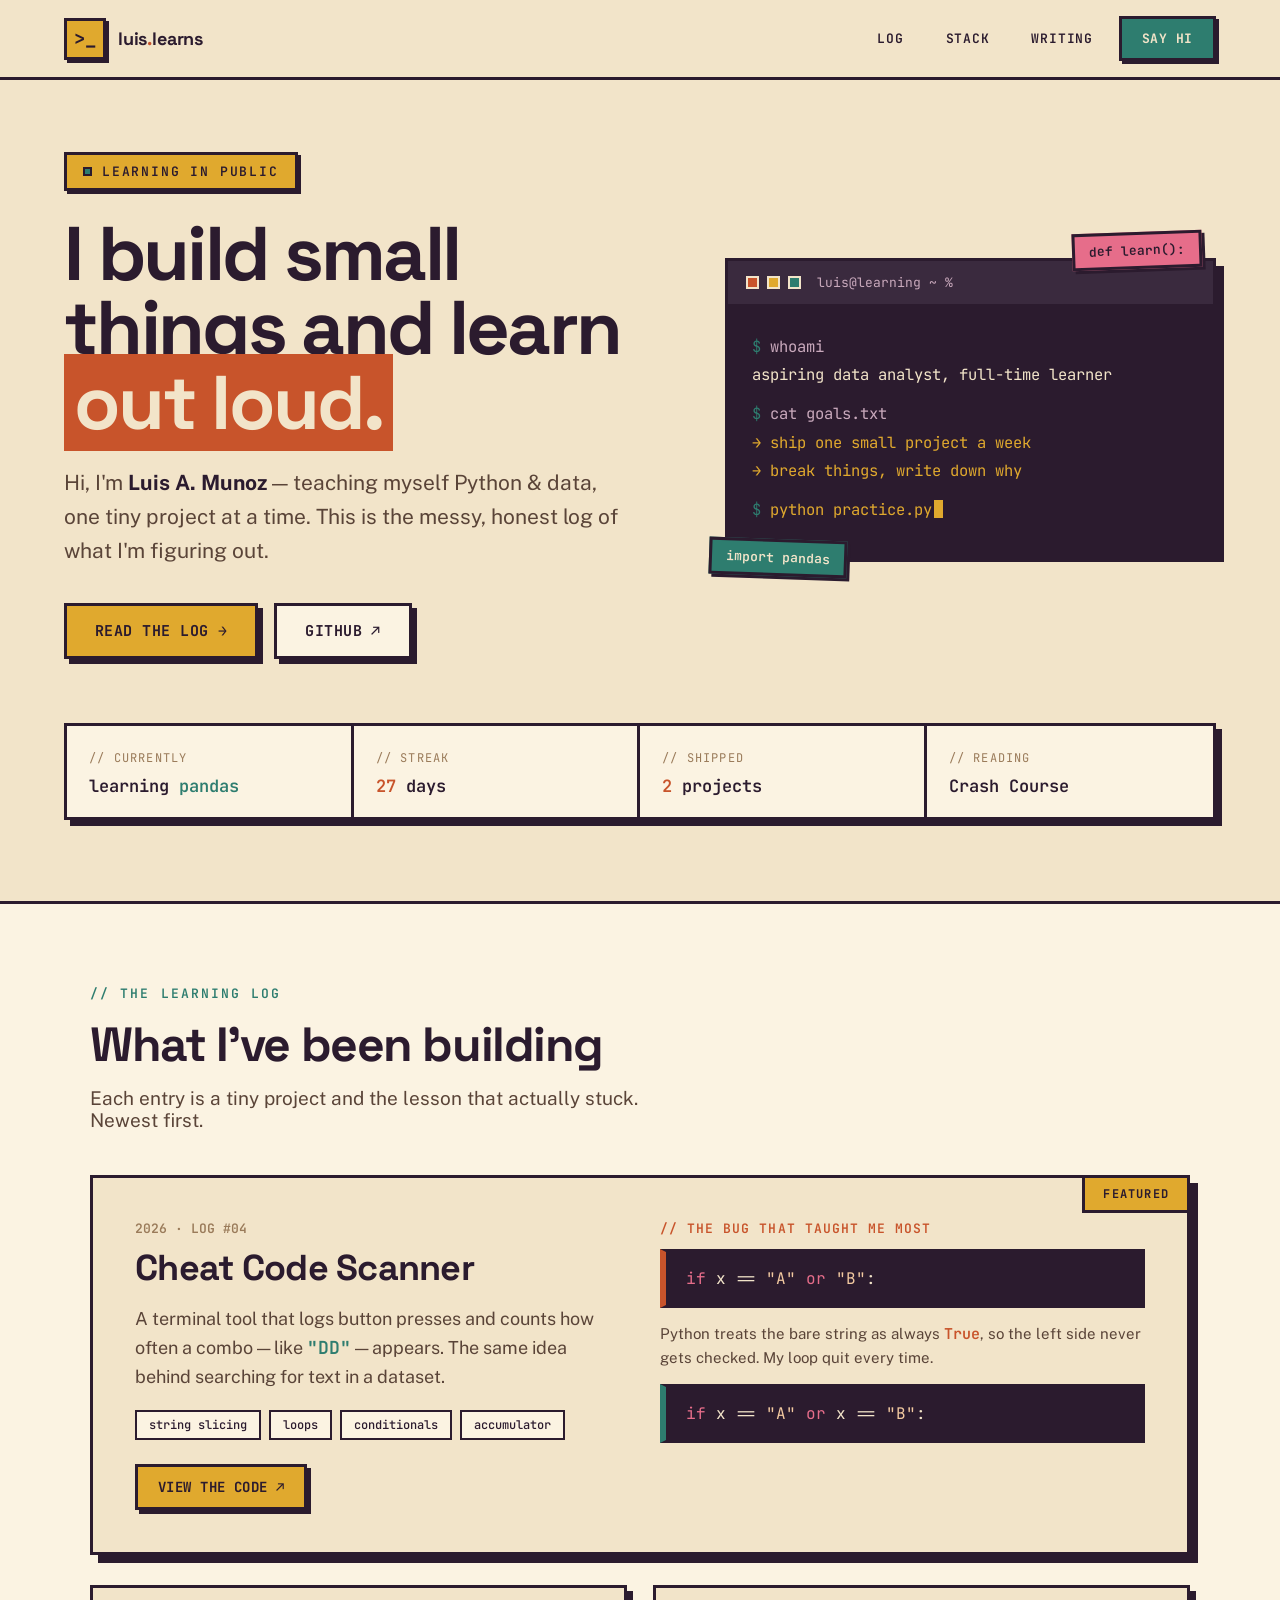
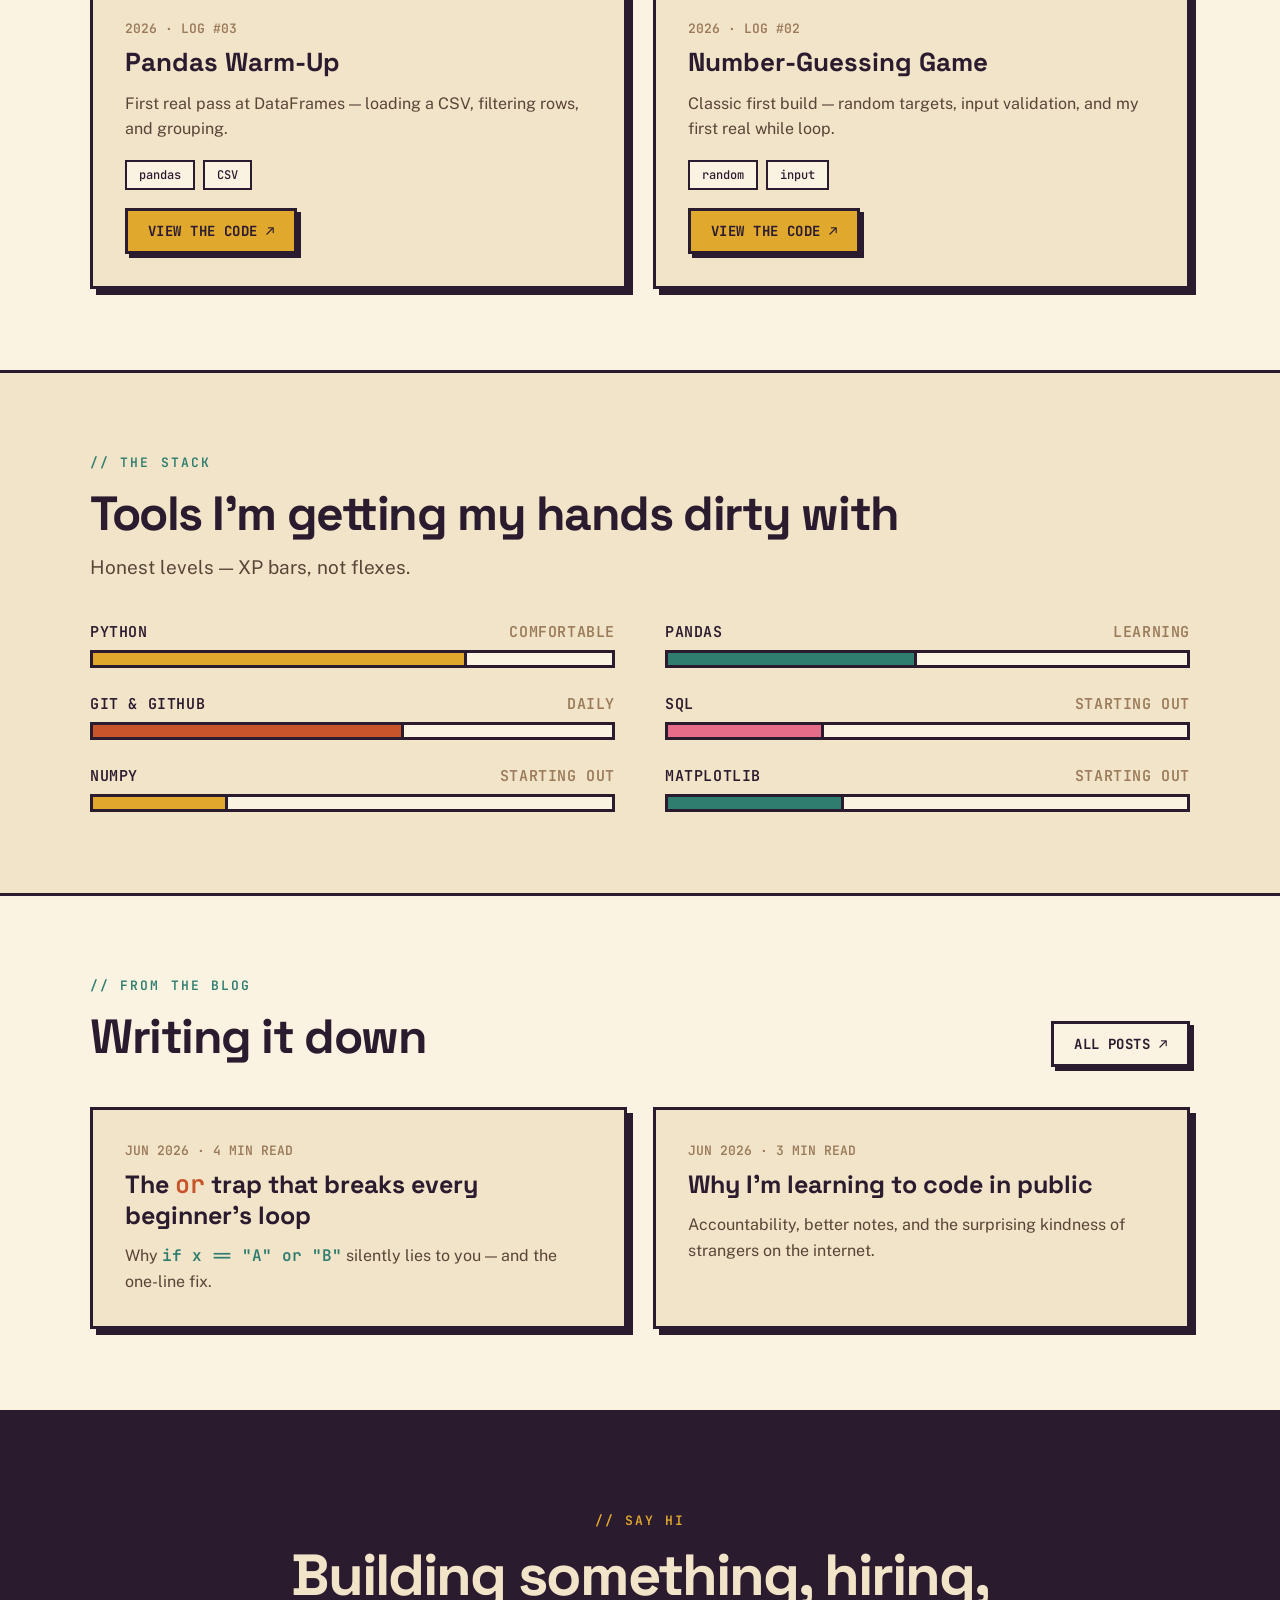
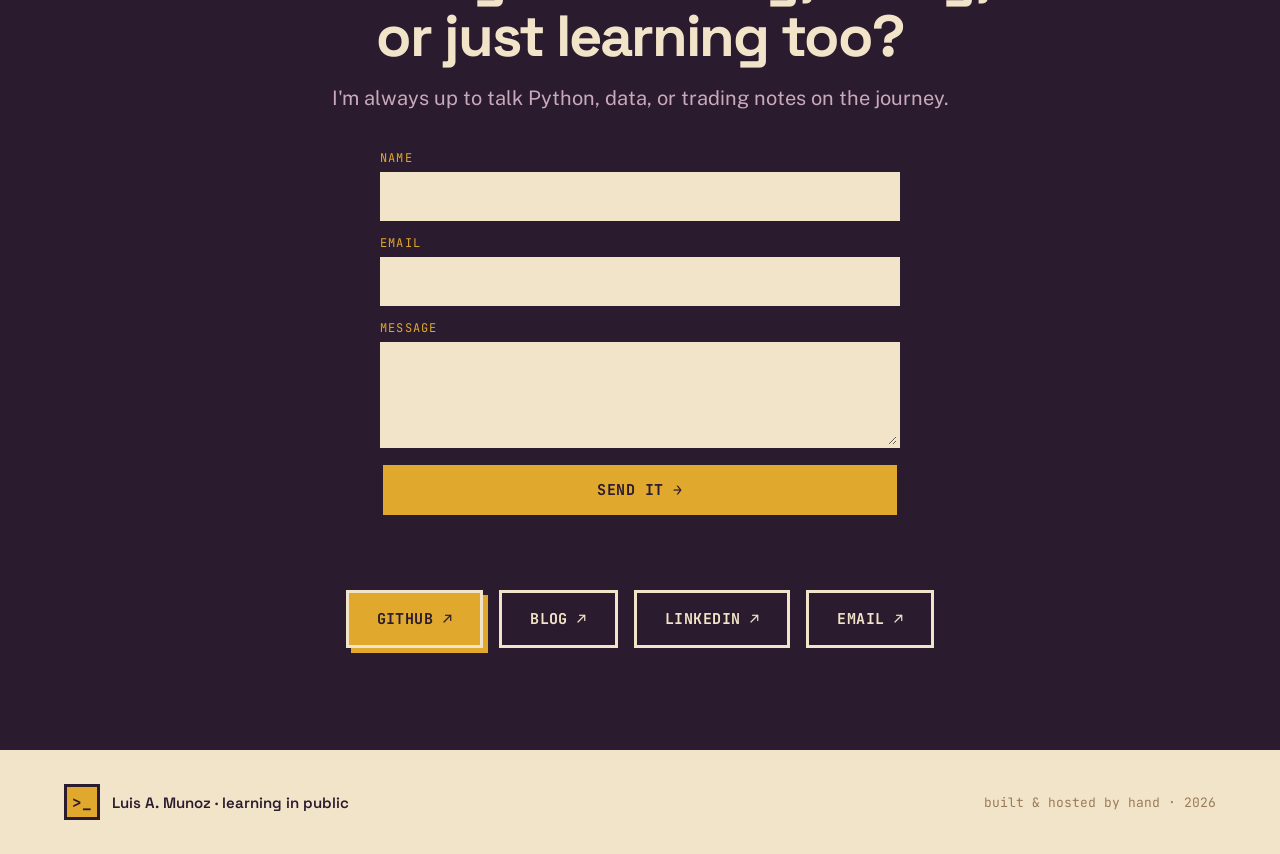
==== site/index.html @ 6b128934 "Add real GitHub/LinkedIn links and live GA measurement ID" ====
<!doctype html>
<html lang="en">
  <head>
    <meta charset="utf-8" />
    <meta name="viewport" content="width=device-width, initial-scale=1" />
    <title>Luis A. Munoz — Learning in Public</title>
    <meta
      name="description"
      content="Teaching myself Python & data, one tiny project at a time. The honest log of what I'm figuring out."
    />

    <!-- fonts (Google Fonts, by reference) -->
    <link rel="preconnect" href="https://fonts.googleapis.com" />
    <link rel="preconnect" href="https://fonts.gstatic.com" crossorigin />
    <link
      href="https://fonts.googleapis.com/css2?family=Space+Grotesk:wght@400;500;600;700&family=JetBrains+Mono:wght@400;500;600;700&family=Public+Sans:ital,wght@0,400;0,500;0,600;1,400&display=swap"
      rel="stylesheet"
    />

    <!-- the ONE stylesheet -->
    <link rel="stylesheet" href="./css/styles.css" />

    <!-- Google tag (gtag.js) -->
    <script
      async
      src="https://www.googletagmanager.com/gtag/js?id=G-M9YCFY8VNQ"
    ></script>
    <script>
      window.dataLayer = window.dataLayer || [];
      function gtag() {
        dataLayer.push(arguments);
      }
      gtag("js", new Date());
      gtag("config", "G-M9YCFY8VNQ");
    </script>
  </head>
  <body>
    <!-- ============ NAV ============ -->
    <nav class="nav">
      <a href="#top" class="nav__brand">
        <span class="nav__mark">&gt;_</span>
        <span class="nav__wordmark">luis<span class="dot">.</span>learns</span>
      </a>
      <div class="nav__links">
        <a href="#log" class="nav__link">log</a>
        <a href="#stack" class="nav__link">stack</a>
        <a href="#writing" class="nav__link">writing</a>
        <a href="#contact" class="nav__cta">say hi</a>
      </div>
    </nav>

    <!-- ============ HERO ============ -->
    <header id="top" class="hero">
      <div class="hero__grid">
        <div>
          <div class="badge">
            <span class="badge__dot"></span> learning in public
          </div>
          <h1 class="hero__title">
            I build small things and learn <span class="hl">out loud.</span>
          </h1>
          <p class="hero__sub">
            Hi, I'm <strong>Luis A. Munoz</strong> — teaching myself Python
            &amp; data, one tiny project at a time. This is the messy, honest
            log of what I'm figuring out.
          </p>
          <div class="hero__actions">
            <a href="#log" class="btn btn--gold">read the log →</a>
            <a
              href="https://github.com/DonLuisMunoz"
              target="_blank"
              rel="noopener"
              class="btn btn--paper"
              >github ↗</a
            >
          </div>
        </div>

        <div class="term">
          <div class="term__tag term__tag--a">def learn():</div>
          <div class="term__tag term__tag--b">import pandas</div>
          <div class="term__window">
            <div class="term__bar">
              <span class="term__dot term__dot--r"></span>
              <span class="term__dot term__dot--y"></span>
              <span class="term__dot term__dot--g"></span>
              <span class="term__path">luis@learning ~ %</span>
            </div>
            <div class="term__body">
              <div class="term__muted">
                <span class="term__prompt">$</span> whoami
              </div>
              <div class="term__out">
                aspiring data analyst, full-time learner
              </div>
              <div class="term__muted term__gap">
                <span class="term__prompt">$</span> cat goals.txt
              </div>
              <div class="term__goal">→ ship one small project a week</div>
              <div class="term__goal">→ break things, write down why</div>
              <div class="term__muted term__gap">
                <span class="term__prompt">$</span>
                <span data-type class="term__goal"></span
                ><span class="term__caret"></span>
              </div>
            </div>
          </div>
        </div>
      </div>

      <!-- currently strip -->
      <div class="strip">
        <div class="strip__cell">
          <span class="strip__label">// currently</span>
          <div class="strip__value">
            learning <span class="t-teal">pandas</span>
          </div>
        </div>
        <div class="strip__cell">
          <span class="strip__label">// streak</span>
          <div class="strip__value">
            <span data-streak class="t-accent">0</span> days
          </div>
        </div>
        <div class="strip__cell">
          <span class="strip__label">// shipped</span>
          <div class="strip__value">
            <span class="t-accent" data-shipped>4</span> projects
          </div>
        </div>
        <div class="strip__cell">
          <span class="strip__label">// reading</span>
          <div class="strip__value">Crash Course</div>
        </div>
      </div>
    </header>

    <!-- ============ LEARNING LOG ============ -->
    <section id="log" class="section section--paper">
      <div class="section__inner">
        <div data-reveal class="section__head">
          <div class="section-kicker">// the learning log</div>
          <h2 class="section-title">What I've been building</h2>
          <p class="section-lead">
            Each entry is a tiny project and the lesson that actually stuck.
            Newest first.
          </p>
        </div>

        <!-- featured entry (hand-curated highlight) -->
        <article data-reveal class="featured">
          <div class="featured__flag">FEATURED</div>
          <div class="featured__row">
            <div class="featured__col">
              <div class="card__meta">2026 · LOG #04</div>
              <h3 class="featured__title">Cheat Code Scanner</h3>
              <p class="featured__body">
                A terminal tool that logs button presses and counts how often a
                combo — like <span class="inline-code">"DD"</span> — appears.
                The same idea behind searching for text in a dataset.
              </p>
              <div class="tags">
                <span class="tag">string slicing</span>
                <span class="tag">loops</span>
                <span class="tag">conditionals</span>
                <span class="tag">accumulator</span>
              </div>
              <a
                href="https://github.com/DonLuisMunoz"
                target="_blank"
                rel="noopener"
                class="btn btn--gold btn--sm"
                style="margin-top: 24px"
                >view the code ↗</a
              >
            </div>
            <div class="featured__col">
              <div class="bug-label">// the bug that taught me most</div>
              <div class="code-block code-block--bad">
                <span class="syn-kw">if</span> x ==
                <span class="syn-str">"A"</span> <span class="syn-kw">or</span>
                <span class="syn-str">"B"</span>:
              </div>
              <p class="bug-note">
                Python treats the bare string as always
                <span class="inline-code" style="color: var(--accent)"
                  >True</span
                >, so the left side never gets checked. My loop quit every time.
              </p>
              <div class="code-block code-block--good">
                <span class="syn-kw">if</span> x ==
                <span class="syn-str">"A"</span>
                <span class="syn-kw">or</span> x ==
                <span class="syn-str">"B"</span>:
              </div>
            </div>
          </div>
        </article>

        <!-- data-driven project cards: rendered by js/main.js from data/projects.json -->
        <div id="project-list" data-reveal class="projects">
          <!-- cards injected here -->
        </div>
      </div>
    </section>

    <!-- ============ TECH STACK ============ -->
    <section id="stack" class="section section--cream">
      <div class="section__inner">
        <div data-reveal class="section__head">
          <div class="section-kicker">// the stack</div>
          <h2 class="section-title">Tools I'm getting my hands dirty with</h2>
          <p class="section-lead">Honest levels — XP bars, not flexes.</p>
        </div>
        <div data-reveal class="skills">
          <div>
            <div class="skill__head">
              <span>Python</span><span class="skill__level">comfortable</span>
            </div>
            <div class="skill__track">
              <div class="skill__fill fill--gold" style="width: 72%"></div>
            </div>
          </div>
          <div>
            <div class="skill__head">
              <span>pandas</span><span class="skill__level">learning</span>
            </div>
            <div class="skill__track">
              <div class="skill__fill fill--teal" style="width: 48%"></div>
            </div>
          </div>
          <div>
            <div class="skill__head">
              <span>Git &amp; GitHub</span
              ><span class="skill__level">daily</span>
            </div>
            <div class="skill__track">
              <div class="skill__fill fill--accent" style="width: 60%"></div>
            </div>
          </div>
          <div>
            <div class="skill__head">
              <span>SQL</span><span class="skill__level">starting out</span>
            </div>
            <div class="skill__track">
              <div class="skill__fill fill--pink" style="width: 30%"></div>
            </div>
          </div>
          <div>
            <div class="skill__head">
              <span>NumPy</span><span class="skill__level">starting out</span>
            </div>
            <div class="skill__track">
              <div class="skill__fill fill--gold" style="width: 26%"></div>
            </div>
          </div>
          <div>
            <div class="skill__head">
              <span>Matplotlib</span
              ><span class="skill__level">starting out</span>
            </div>
            <div class="skill__track">
              <div class="skill__fill fill--teal" style="width: 34%"></div>
            </div>
          </div>
        </div>
      </div>
    </section>

    <!-- ============ WRITING ============ -->
    <section id="writing" class="section section--paper">
      <div class="section__inner">
        <div data-reveal class="writing-head">
          <div>
            <div class="section-kicker">// from the blog</div>
            <h2 class="section-title">Writing it down</h2>
          </div>
          <a
            href="https://your-blog.com"
            target="_blank"
            rel="noopener"
            class="btn btn--paper btn--sm"
            >all posts ↗</a
          >
        </div>
        <div data-reveal class="projects">
          <a
            href="https://your-blog.com"
            target="_blank"
            rel="noopener"
            class="post"
          >
            <div class="card__meta">JUN 2026 · 4 MIN READ</div>
            <h3 class="post__title">
              The
              <span class="inline-code" style="color: var(--accent)">or</span>
              trap that breaks every beginner's loop
            </h3>
            <p class="post__body">
              Why <span class="inline-code">if x == "A" or "B"</span> silently
              lies to you — and the one-line fix.
            </p>
          </a>
          <a
            href="https://your-blog.com"
            target="_blank"
            rel="noopener"
            class="post"
          >
            <div class="card__meta">JUN 2026 · 3 MIN READ</div>
            <h3 class="post__title">Why I'm learning to code in public</h3>
            <p class="post__body">
              Accountability, better notes, and the surprising kindness of
              strangers on the internet.
            </p>
          </a>
        </div>
      </div>
    </section>

    <!-- ============ CONTACT ============ -->
    <section id="contact" class="contact">
      <div data-reveal class="contact__inner">
        <div class="contact__kicker">// say hi</div>
        <h2 class="contact__title">
          Building something, hiring, or just learning too?
        </h2>
        <p class="contact__sub">
          I'm always up to talk Python, data, or trading notes on the journey.
        </p>

        <!-- contact form posts to the API (see js/main.js + api/main.py) -->
        <form id="contact-form" class="contact__form" novalidate>
          <div class="field">
            <label for="cf-name">Name</label>
            <input id="cf-name" name="name" type="text" required />
          </div>
          <div class="field">
            <label for="cf-email">Email</label>
            <input id="cf-email" name="email" type="email" required />
          </div>
          <div class="field">
            <label for="cf-message">Message</label>
            <textarea
              id="cf-message"
              name="message"
              rows="4"
              required
            ></textarea>
          </div>
          <button type="submit" class="btn btn--gold">send it →</button>
          <div class="form-status" id="form-status" aria-live="polite"></div>
        </form>

        <div class="contact__links">
          <a
            href="https://github.com/DonLuisMunoz"
            target="_blank"
            rel="noopener"
            class="contact__btn contact__btn--gold"
            >GitHub ↗</a
          >
          <a
            href="https://your-blog.com"
            target="_blank"
            rel="noopener"
            class="contact__btn"
            >Blog ↗</a
          >
          <a
            href="https://www.linkedin.com/in/luisalfredomunoz/"
            target="_blank"
            rel="noopener"
            class="contact__btn"
            >LinkedIn ↗</a
          >
          <a href="mailto:lamunoz12@gmail.com" class="contact__btn">Email ↗</a>
        </div>
      </div>
    </section>

    <!-- ============ FOOTER ============ -->
    <footer class="footer">
      <div class="footer__brand">
        <span class="footer__mark">&gt;_</span>
        <span class="footer__name">Luis A. Munoz · learning in public</span>
      </div>
      <div class="footer__meta">built &amp; hosted by hand · 2026</div>
    </footer>

    <script src="./js/config.js"></script>
    <script src="./js/main.js"></script>
  </body>
</html>
---- site/css/styles.css ----
/* ============================================================
   Luis — Portfolio (Neo-Brutalist)
   Single entry point. The page links ONLY this file.
   It pulls in the shared design tokens, then the component
   styles below build on those tokens.
   ============================================================ */

@import "tokens/fonts.css";
@import "tokens/colors.css";
@import "tokens/typography.css";
@import "tokens/spacing.css";
@import "components.css";
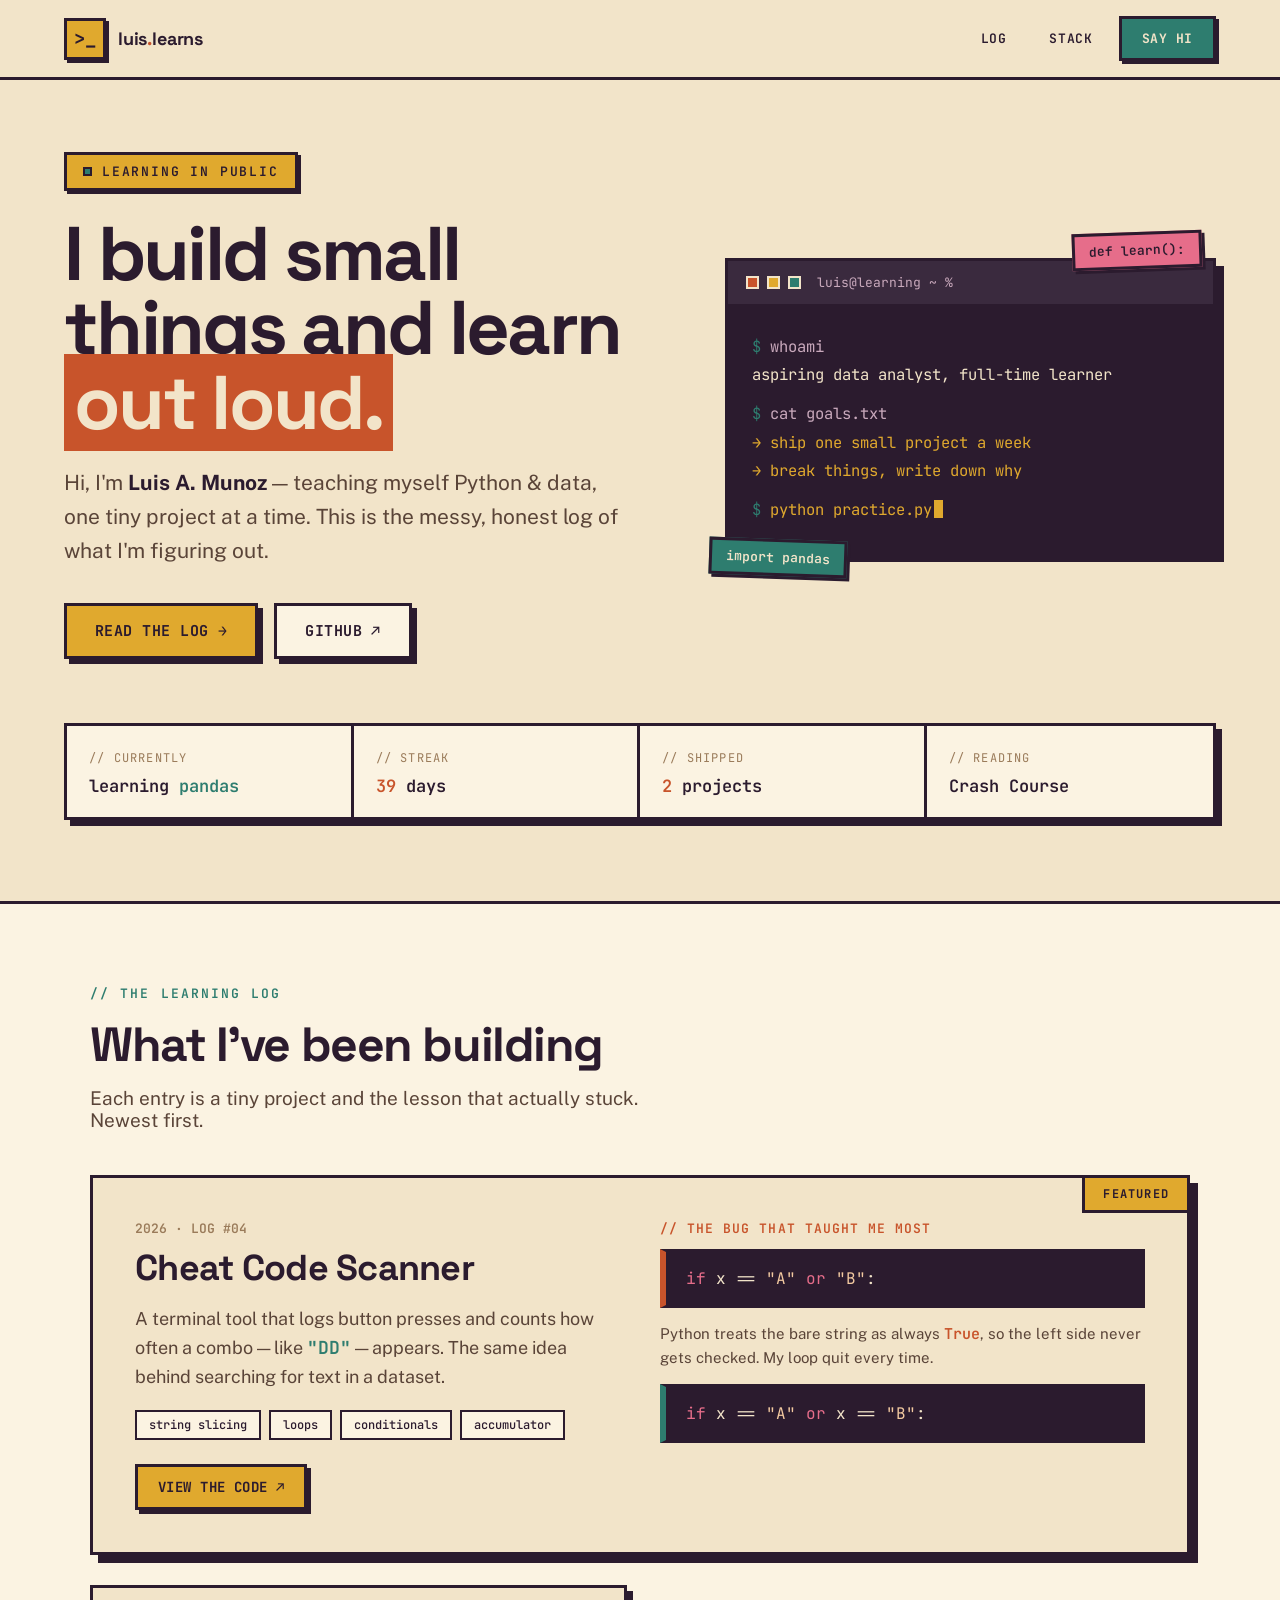
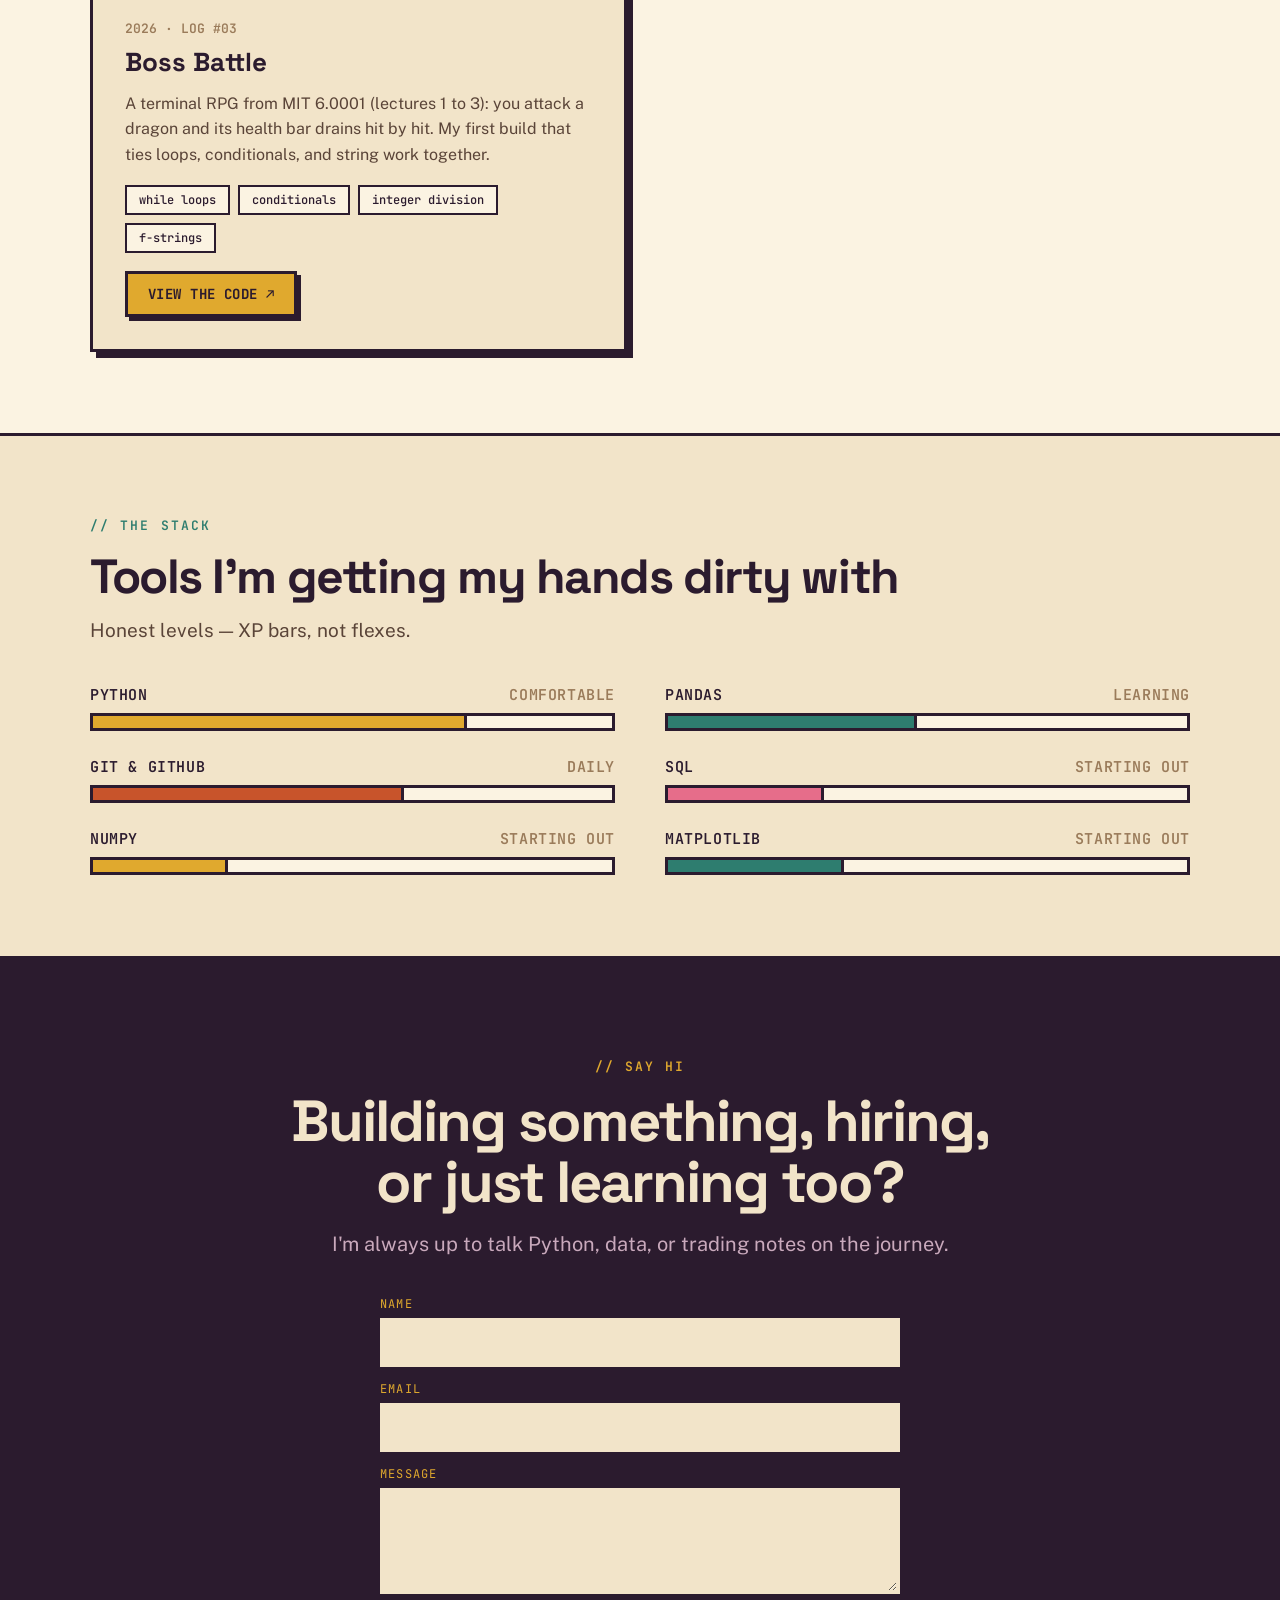
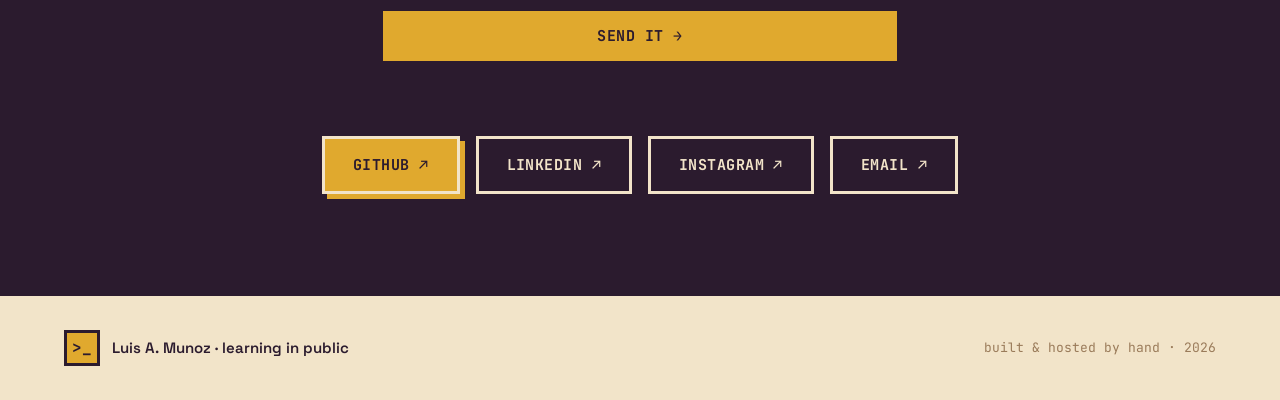
==== commit a8172b48: "Phase 1 site fixes: real projects, honest streak, hub links, working contact form" ====
--- a/site/index.html
+++ b/site/index.html
@@ -44,7 +44,7 @@
       <div class="nav__links">
         <a href="#log" class="nav__link">log</a>
         <a href="#stack" class="nav__link">stack</a>
-        <a href="#writing" class="nav__link">writing</a>
+        <!-- <a href="#writing" class="nav__link">writing</a> hidden until real blog (Phase 4) -->
         <a href="#contact" class="nav__cta">say hi</a>
       </div>
     </nav>
@@ -125,7 +125,7 @@
         <div class="strip__cell">
           <span class="strip__label">// shipped</span>
           <div class="strip__value">
-            <span class="t-accent" data-shipped>4</span> projects
+            <span class="t-accent" data-shipped>2</span> projects
           </div>
         </div>
         <div class="strip__cell">
@@ -166,7 +166,7 @@
                 <span class="tag">accumulator</span>
               </div>
               <a
-                href="https://github.com/DonLuisMunoz"
+                href="https://github.com/DonLuisMunoz/Cheat_Code_Scanner"
                 target="_blank"
                 rel="noopener"
                 class="btn btn--gold btn--sm"
@@ -267,7 +267,7 @@
       </div>
     </section>
 
-    <!-- ============ WRITING ============ -->
+    <!-- ============ WRITING (hidden until the real blog exists — see docs/BACKLOG.md Phase 4) ============
     <section id="writing" class="section section--paper">
       <div class="section__inner">
         <div data-reveal class="writing-head">
@@ -317,6 +317,7 @@
         </div>
       </div>
     </section>
+    ============ end hidden WRITING ============ -->
 
     <!-- ============ CONTACT ============ -->
     <section id="contact" class="contact">
@@ -360,6 +361,7 @@
             class="contact__btn contact__btn--gold"
             >GitHub ↗</a
           >
+          <!-- Blog link hidden until the real blog exists (Phase 4)
           <a
             href="https://your-blog.com"
             target="_blank"
@@ -367,12 +369,20 @@
             class="contact__btn"
             >Blog ↗</a
           >
+          -->
           <a
             href="https://www.linkedin.com/in/luisalfredomunoz/"
             target="_blank"
             rel="noopener"
             class="contact__btn"
             >LinkedIn ↗</a
+          >
+          <a
+            href="https://instagram.com/donluismunoz"
+            target="_blank"
+            rel="noopener"
+            class="contact__btn"
+            >Instagram ↗</a
           >
           <a href="mailto:lamunoz12@gmail.com" class="contact__btn">Email ↗</a>
         </div>
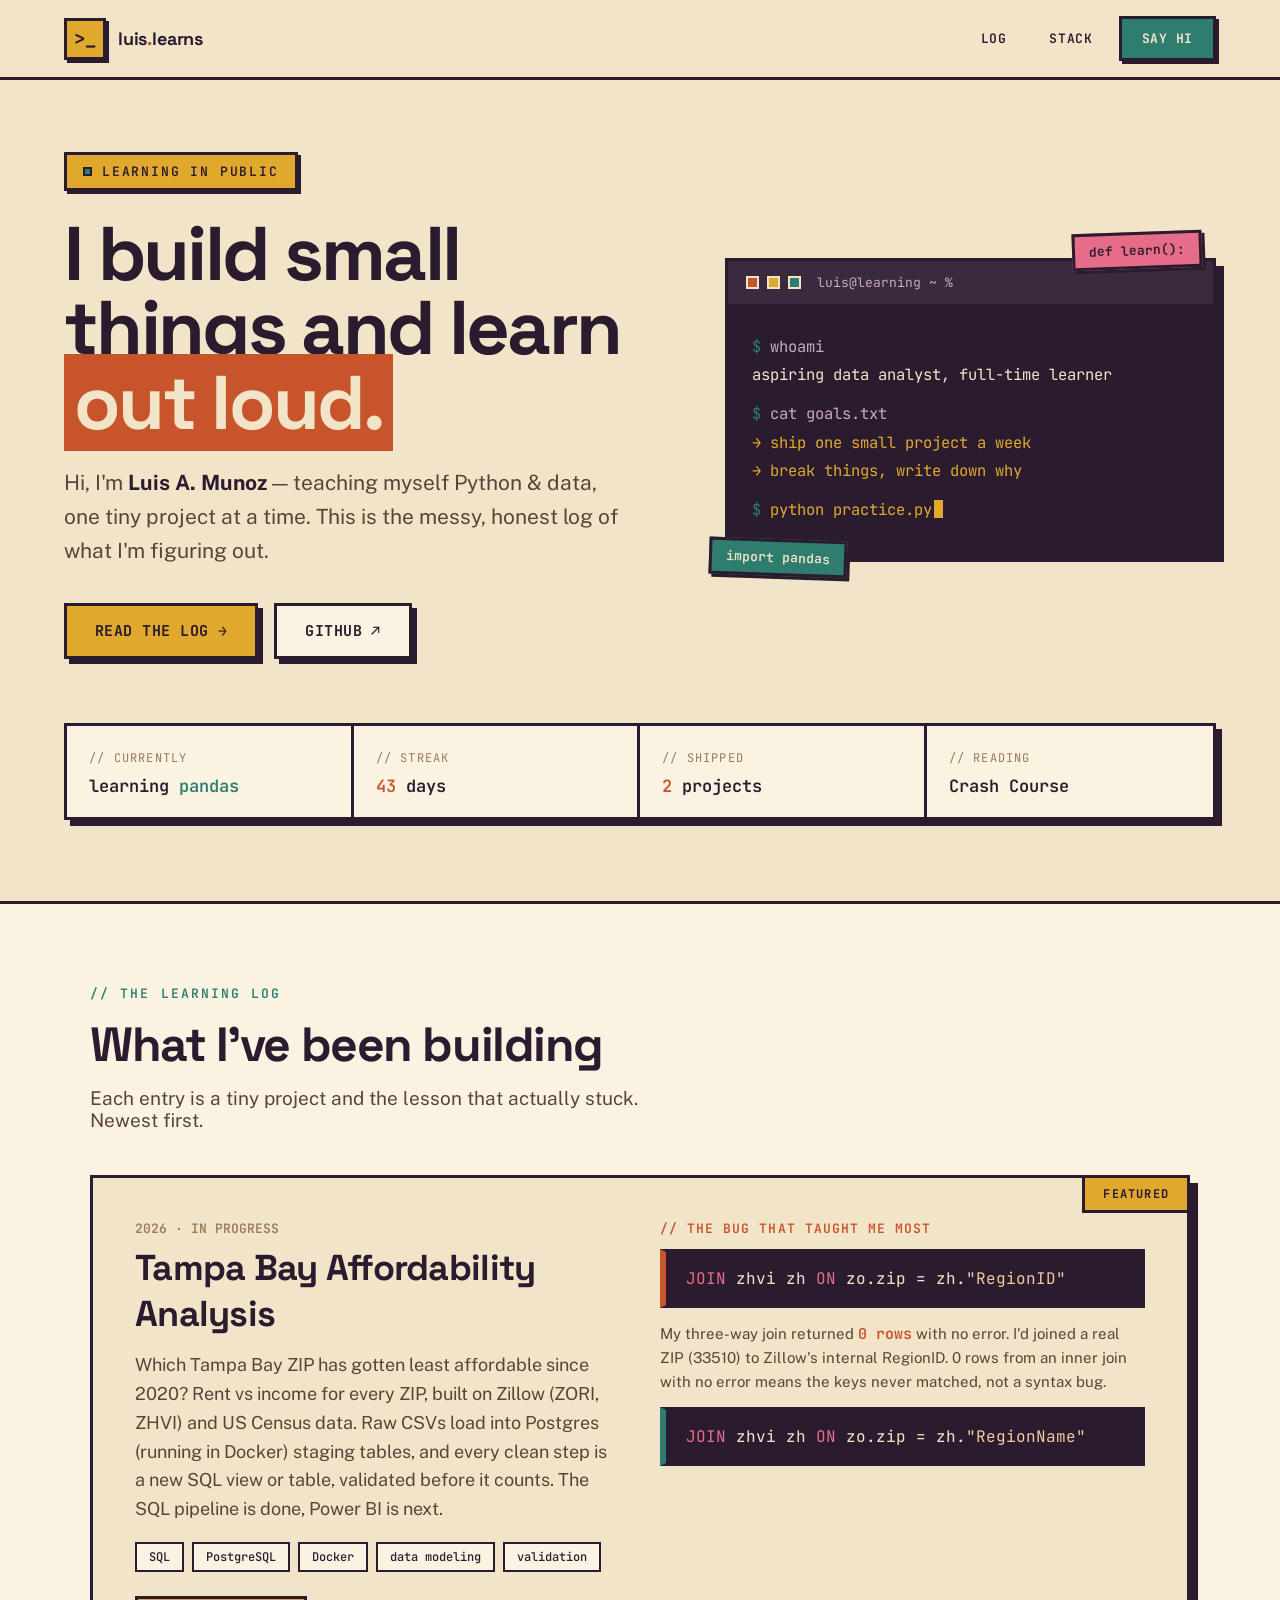
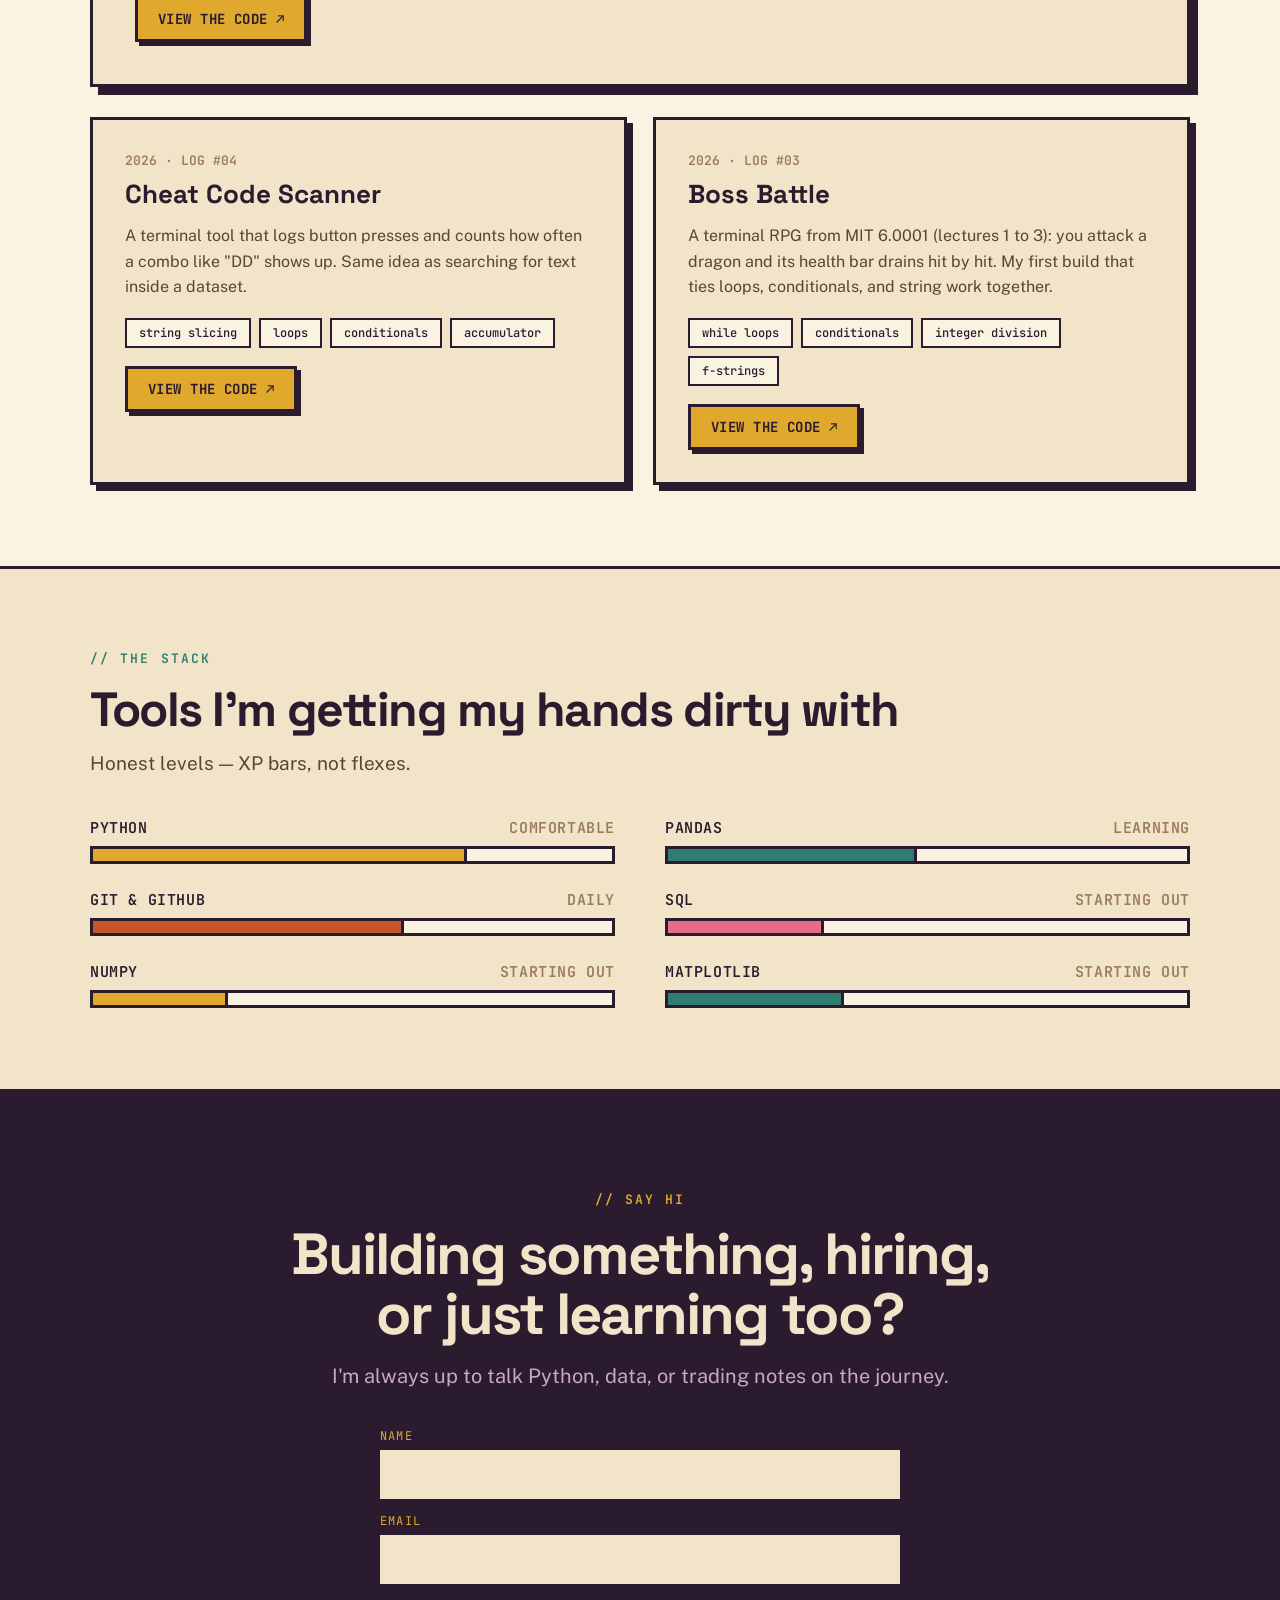
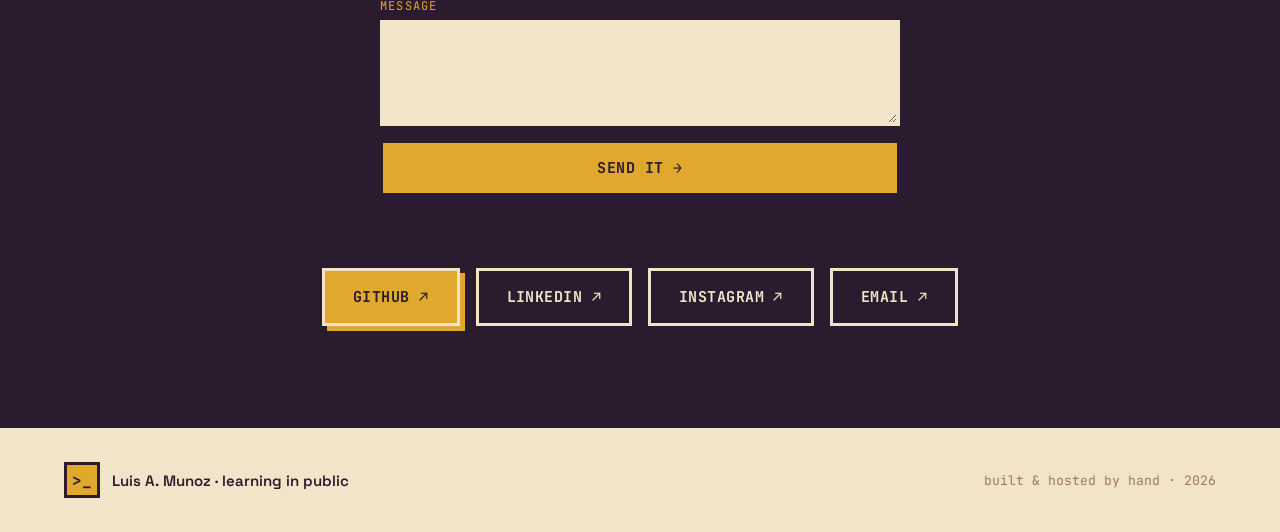
==== commit 09d55fad: "Phase 2: feature Tampa affordability analysis as flagship project" ====
--- a/site/index.html
+++ b/site/index.html
@@ -152,21 +152,25 @@
           <div class="featured__flag">FEATURED</div>
           <div class="featured__row">
             <div class="featured__col">
-              <div class="card__meta">2026 · LOG #04</div>
-              <h3 class="featured__title">Cheat Code Scanner</h3>
+              <div class="card__meta">2026 · IN PROGRESS</div>
+              <h3 class="featured__title">Tampa Bay Affordability Analysis</h3>
               <p class="featured__body">
-                A terminal tool that logs button presses and counts how often a
-                combo — like <span class="inline-code">"DD"</span> — appears.
-                The same idea behind searching for text in a dataset.
+                Which Tampa Bay ZIP has gotten least affordable since 2020? Rent
+                vs income for every ZIP, built on Zillow (ZORI, ZHVI) and US
+                Census data. Raw CSVs load into Postgres (running in Docker)
+                staging tables, and every clean step is a new SQL view or table,
+                validated before it counts. The SQL pipeline is done, Power BI
+                is next.
               </p>
               <div class="tags">
-                <span class="tag">string slicing</span>
-                <span class="tag">loops</span>
-                <span class="tag">conditionals</span>
-                <span class="tag">accumulator</span>
+                <span class="tag">SQL</span>
+                <span class="tag">PostgreSQL</span>
+                <span class="tag">Docker</span>
+                <span class="tag">data modeling</span>
+                <span class="tag">validation</span>
               </div>
               <a
-                href="https://github.com/DonLuisMunoz/Cheat_Code_Scanner"
+                href="https://github.com/DonLuisMunoz/tampa-affordability-analysis"
                 target="_blank"
                 rel="noopener"
                 class="btn btn--gold btn--sm"
@@ -177,21 +181,23 @@
             <div class="featured__col">
               <div class="bug-label">// the bug that taught me most</div>
               <div class="code-block code-block--bad">
-                <span class="syn-kw">if</span> x ==
-                <span class="syn-str">"A"</span> <span class="syn-kw">or</span>
-                <span class="syn-str">"B"</span>:
+                <span class="syn-kw">JOIN</span> zhvi zh
+                <span class="syn-kw">ON</span> zo.zip =
+                zh.<span class="syn-str">"RegionID"</span>
               </div>
               <p class="bug-note">
-                Python treats the bare string as always
+                My three-way join returned
                 <span class="inline-code" style="color: var(--accent)"
-                  >True</span
-                >, so the left side never gets checked. My loop quit every time.
+                  >0 rows</span
+                >
+                with no error. I'd joined a real ZIP (33510) to Zillow's
+                internal RegionID. 0 rows from an inner join with no error means
+                the keys never matched, not a syntax bug.
               </p>
               <div class="code-block code-block--good">
-                <span class="syn-kw">if</span> x ==
-                <span class="syn-str">"A"</span>
-                <span class="syn-kw">or</span> x ==
-                <span class="syn-str">"B"</span>:
+                <span class="syn-kw">JOIN</span> zhvi zh
+                <span class="syn-kw">ON</span> zo.zip =
+                zh.<span class="syn-str">"RegionName"</span>
               </div>
             </div>
           </div>
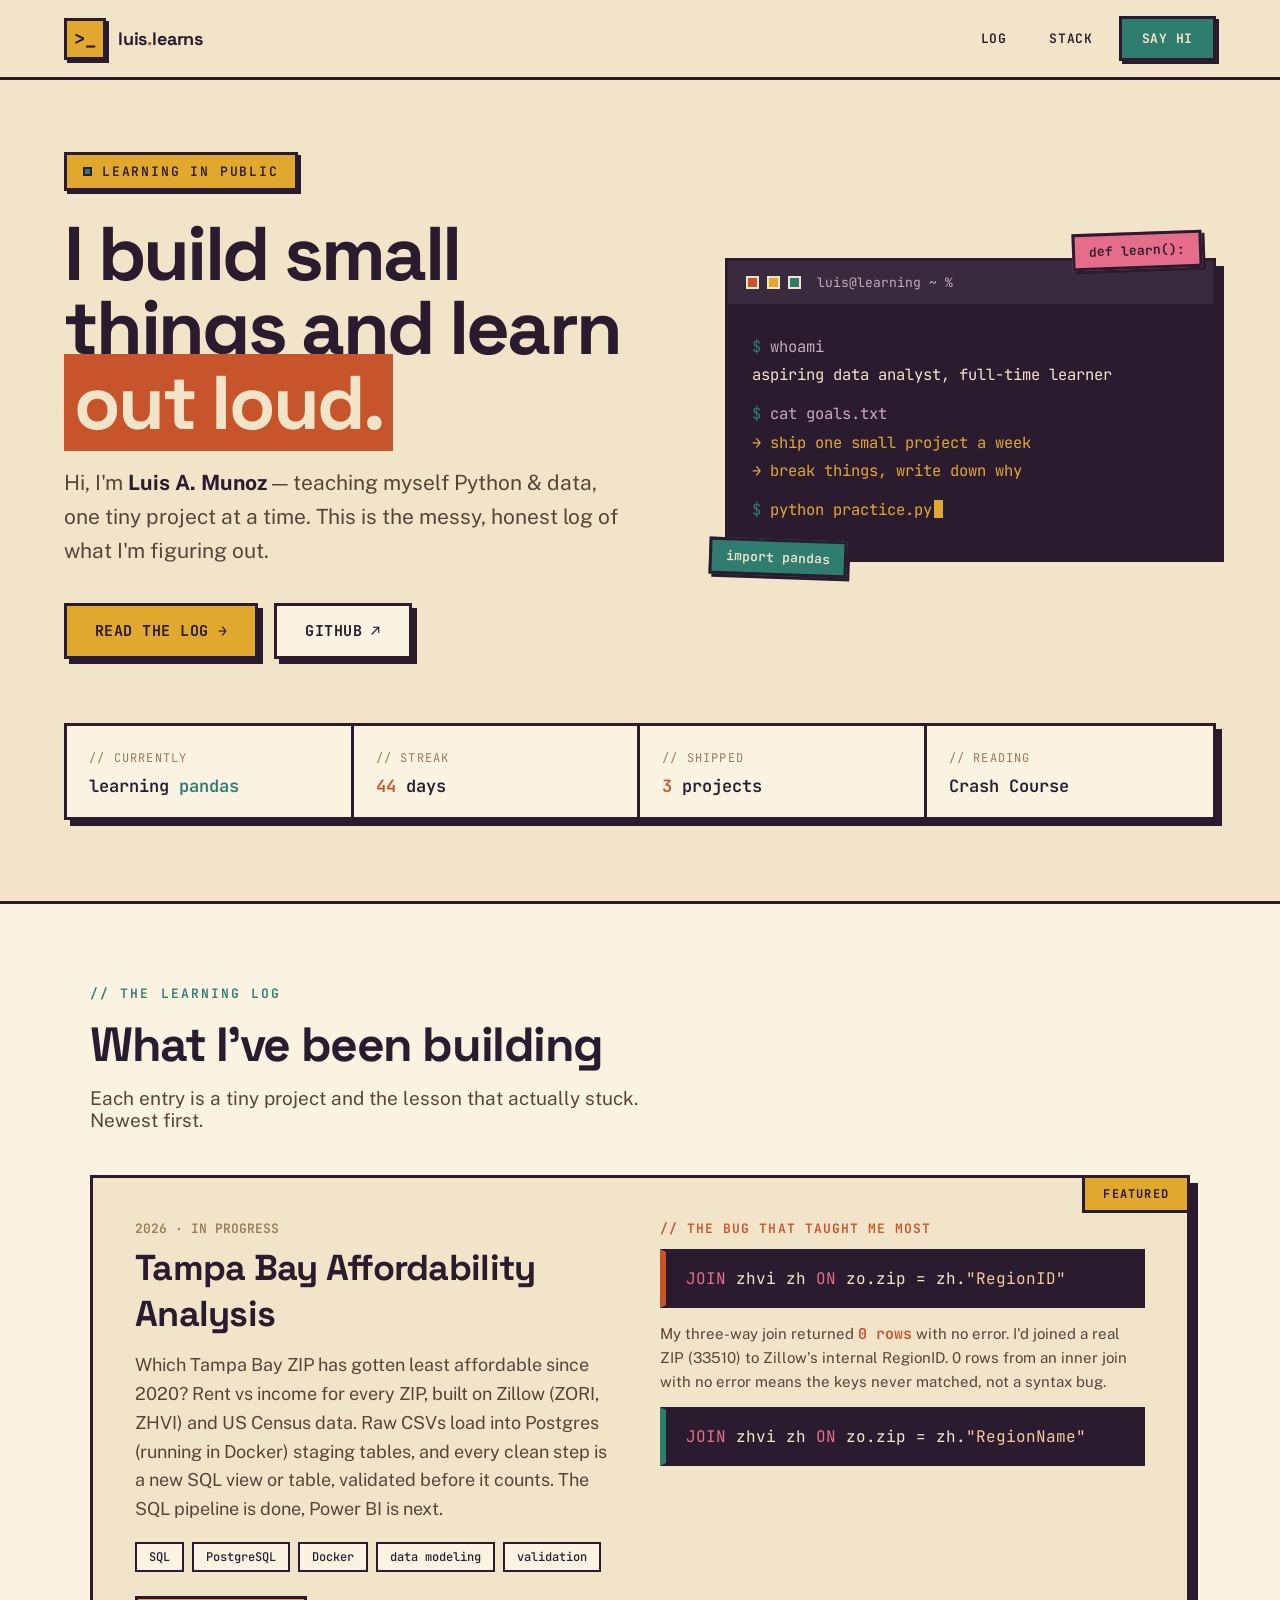
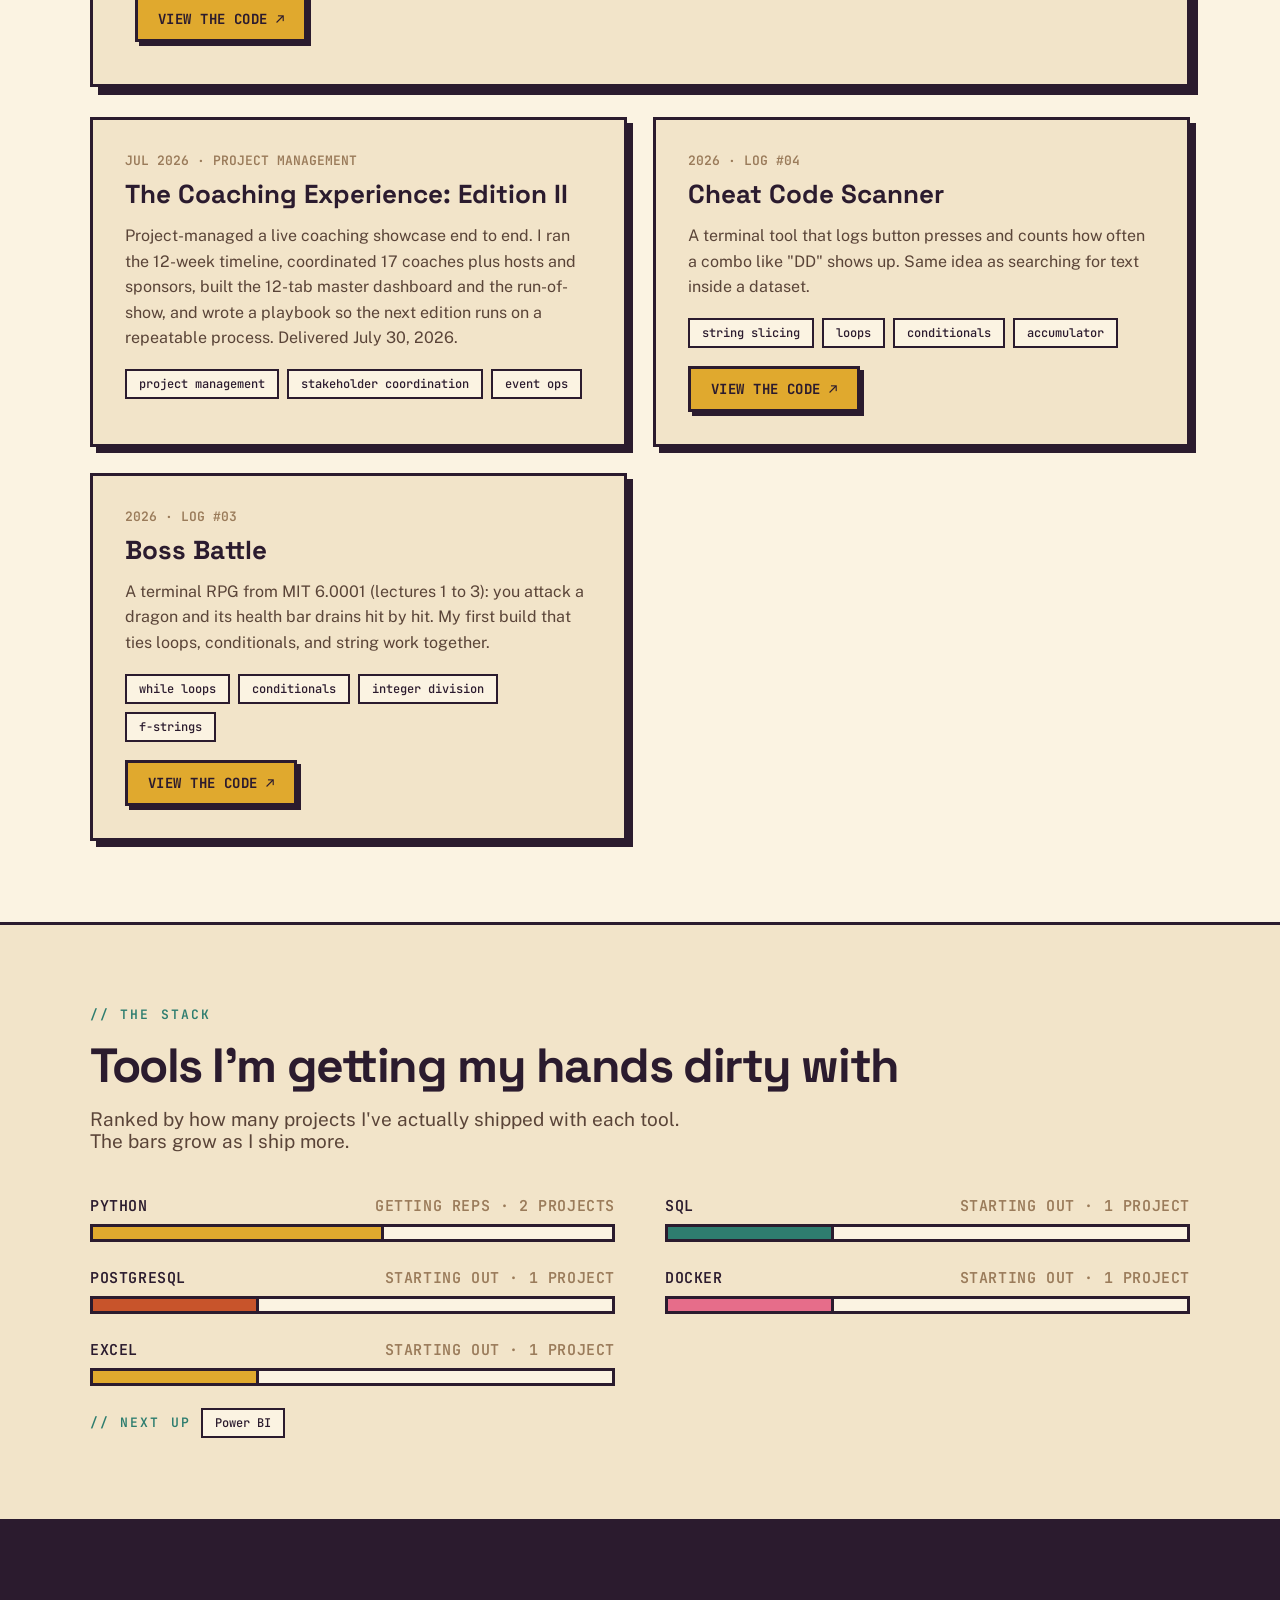
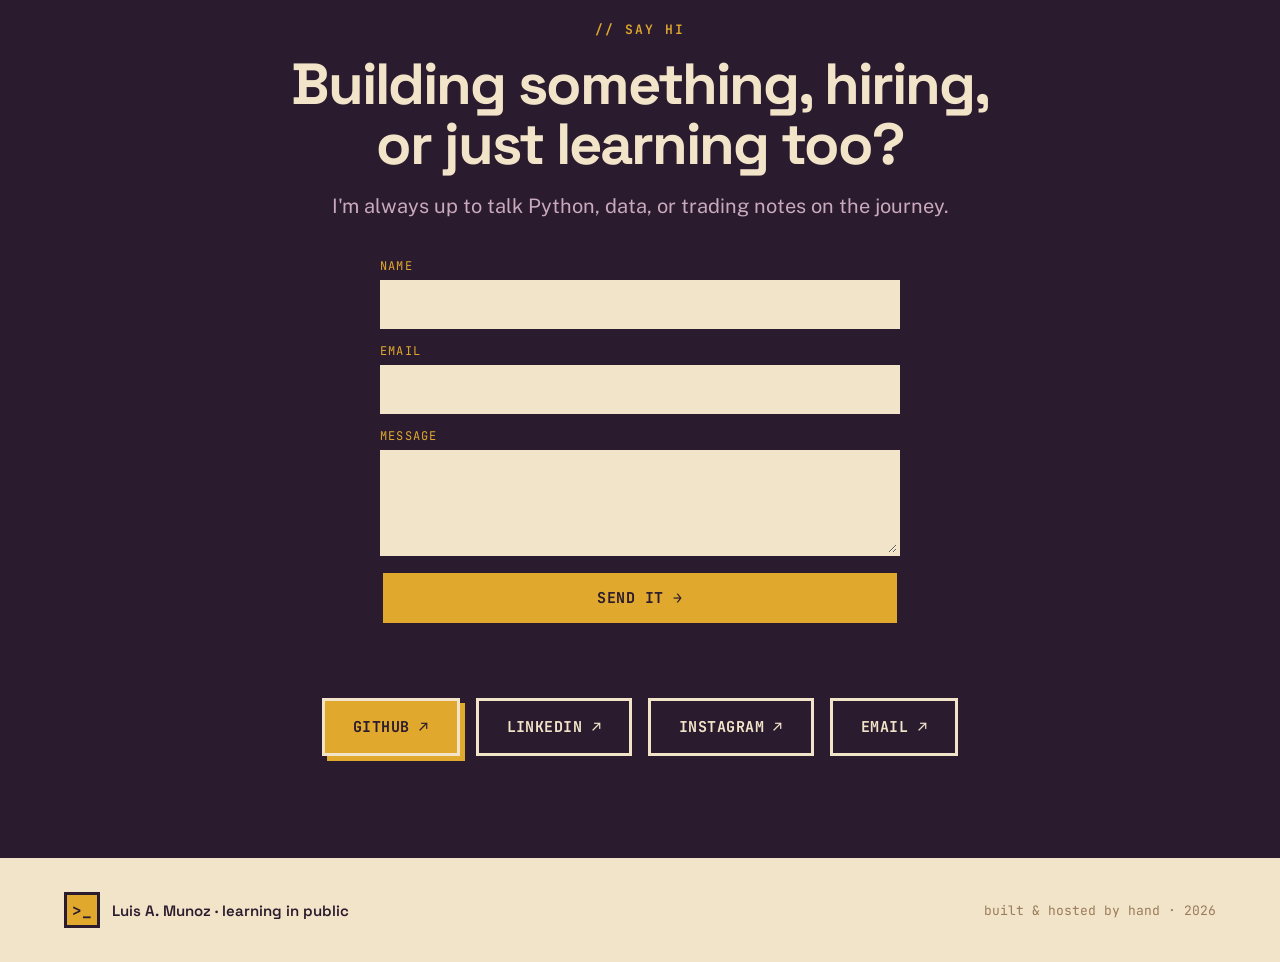
==== commit 0d6c5c39: "Phase 2: tag-driven stack (XP by reps) + TCE project management entry" ====
--- a/site/index.html
+++ b/site/index.html
@@ -125,7 +125,7 @@
         <div class="strip__cell">
           <span class="strip__label">// shipped</span>
           <div class="strip__value">
-            <span class="t-accent" data-shipped>2</span> projects
+            <span class="t-accent" data-shipped>3</span> projects
           </div>
         </div>
         <div class="strip__cell">
@@ -147,8 +147,8 @@
           </p>
         </div>
 
-        <!-- featured entry (hand-curated highlight) -->
-        <article data-reveal class="featured">
+        <!-- featured entry (hand-curated highlight). data-tools feeds the stack tally. -->
+        <article data-reveal class="featured" data-tools="SQL,PostgreSQL,Docker">
           <div class="featured__flag">FEATURED</div>
           <div class="featured__row">
             <div class="featured__col">
@@ -216,60 +216,14 @@
         <div data-reveal class="section__head">
           <div class="section-kicker">// the stack</div>
           <h2 class="section-title">Tools I'm getting my hands dirty with</h2>
-          <p class="section-lead">Honest levels — XP bars, not flexes.</p>
-        </div>
-        <div data-reveal class="skills">
-          <div>
-            <div class="skill__head">
-              <span>Python</span><span class="skill__level">comfortable</span>
-            </div>
-            <div class="skill__track">
-              <div class="skill__fill fill--gold" style="width: 72%"></div>
-            </div>
-          </div>
-          <div>
-            <div class="skill__head">
-              <span>pandas</span><span class="skill__level">learning</span>
-            </div>
-            <div class="skill__track">
-              <div class="skill__fill fill--teal" style="width: 48%"></div>
-            </div>
-          </div>
-          <div>
-            <div class="skill__head">
-              <span>Git &amp; GitHub</span
-              ><span class="skill__level">daily</span>
-            </div>
-            <div class="skill__track">
-              <div class="skill__fill fill--accent" style="width: 60%"></div>
-            </div>
-          </div>
-          <div>
-            <div class="skill__head">
-              <span>SQL</span><span class="skill__level">starting out</span>
-            </div>
-            <div class="skill__track">
-              <div class="skill__fill fill--pink" style="width: 30%"></div>
-            </div>
-          </div>
-          <div>
-            <div class="skill__head">
-              <span>NumPy</span><span class="skill__level">starting out</span>
-            </div>
-            <div class="skill__track">
-              <div class="skill__fill fill--gold" style="width: 26%"></div>
-            </div>
-          </div>
-          <div>
-            <div class="skill__head">
-              <span>Matplotlib</span
-              ><span class="skill__level">starting out</span>
-            </div>
-            <div class="skill__track">
-              <div class="skill__fill fill--teal" style="width: 34%"></div>
-            </div>
-          </div>
-        </div>
+          <p class="section-lead">
+            Ranked by how many projects I've actually shipped with each tool.
+            The bars grow as I ship more.
+          </p>
+        </div>
+        <!-- bars are computed by js/main.js from each project's tools, ranked by reps -->
+        <div data-reveal class="skills" data-stack></div>
+        <div data-reveal class="stack-next" data-stack-next></div>
       </div>
     </section>
 
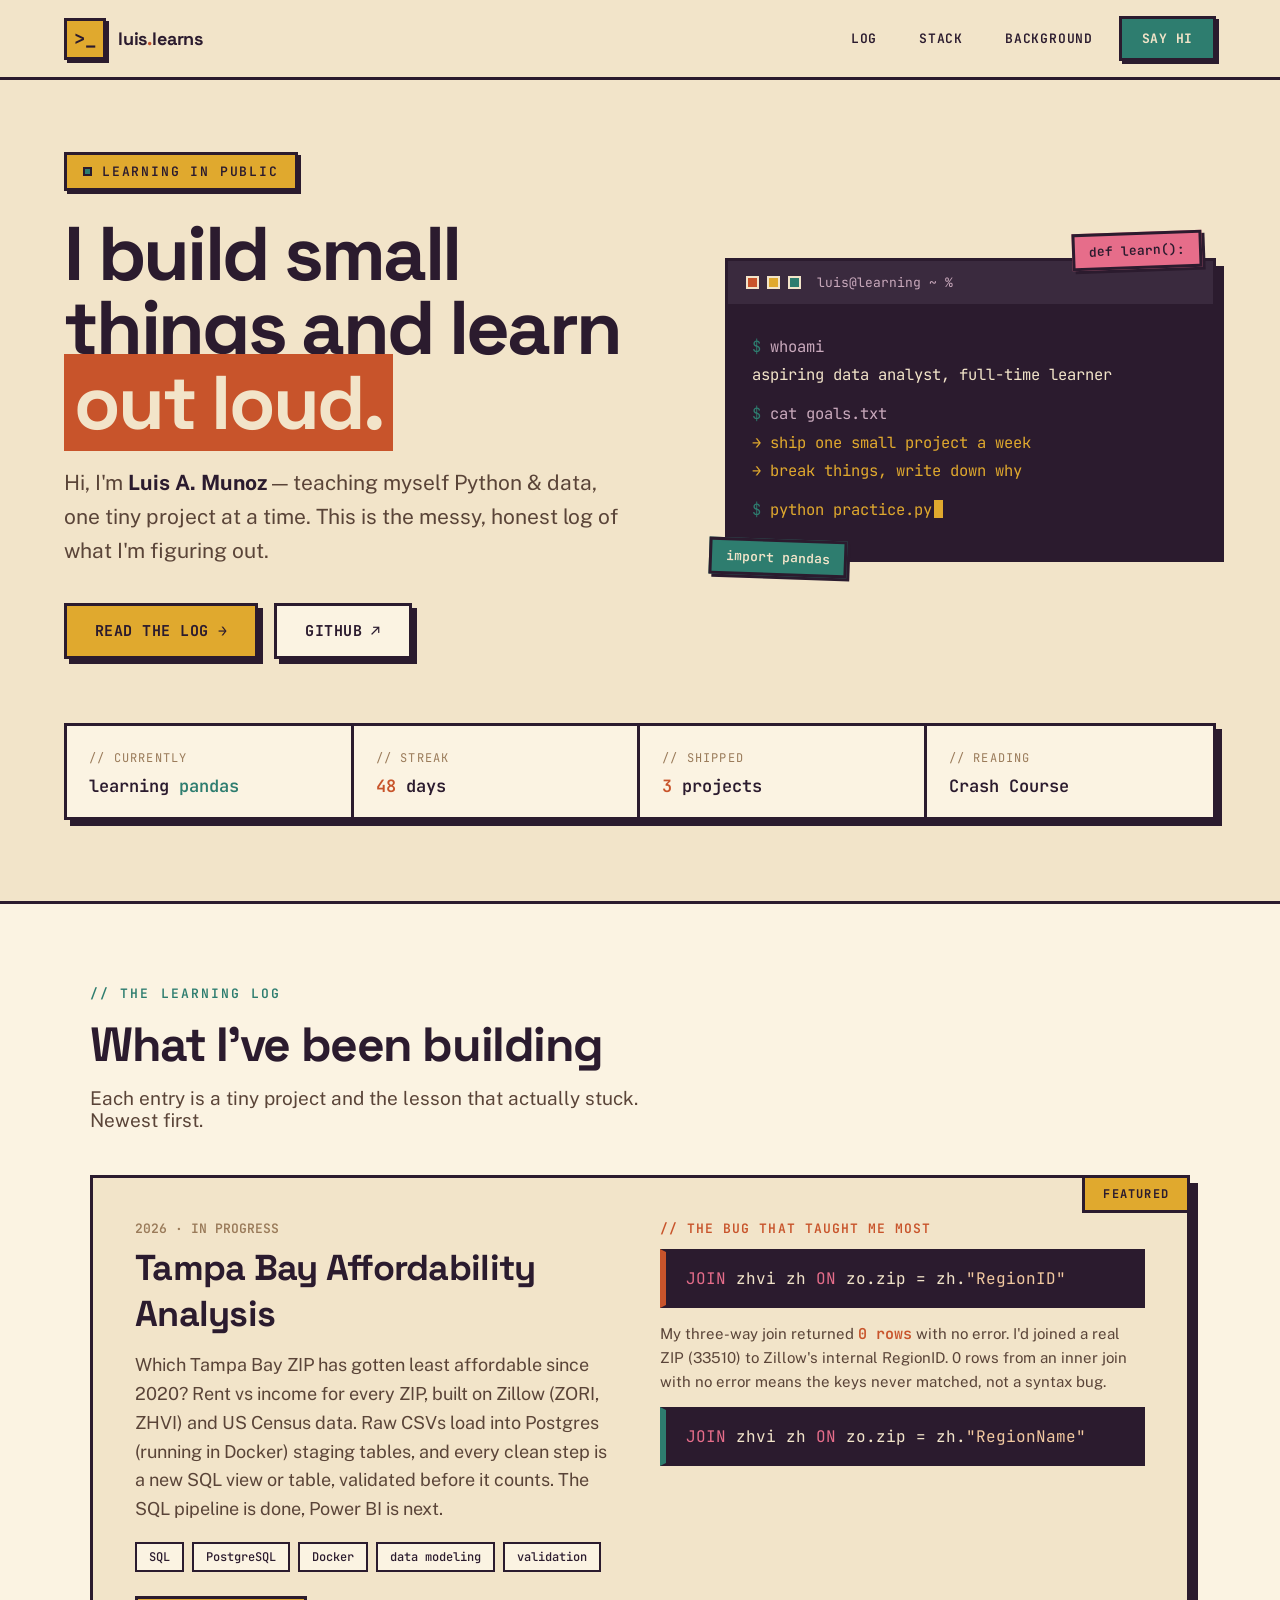
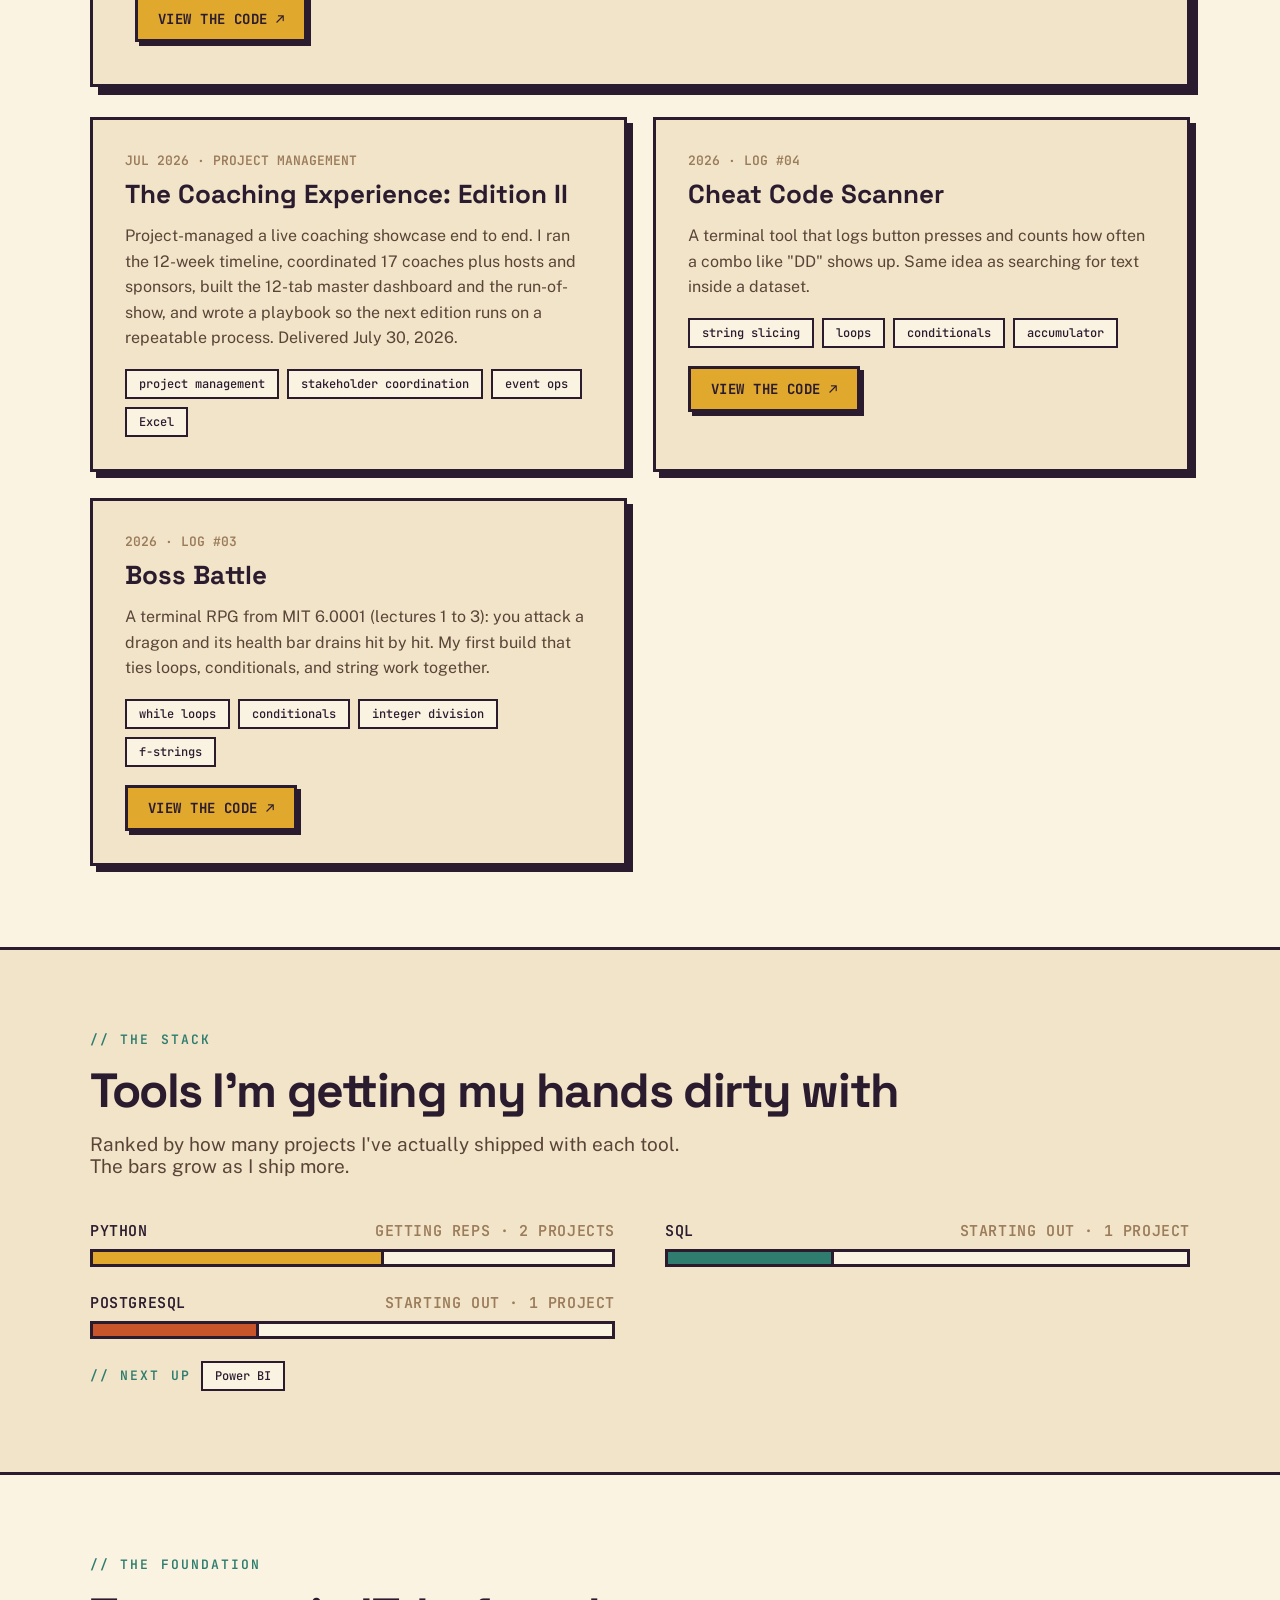
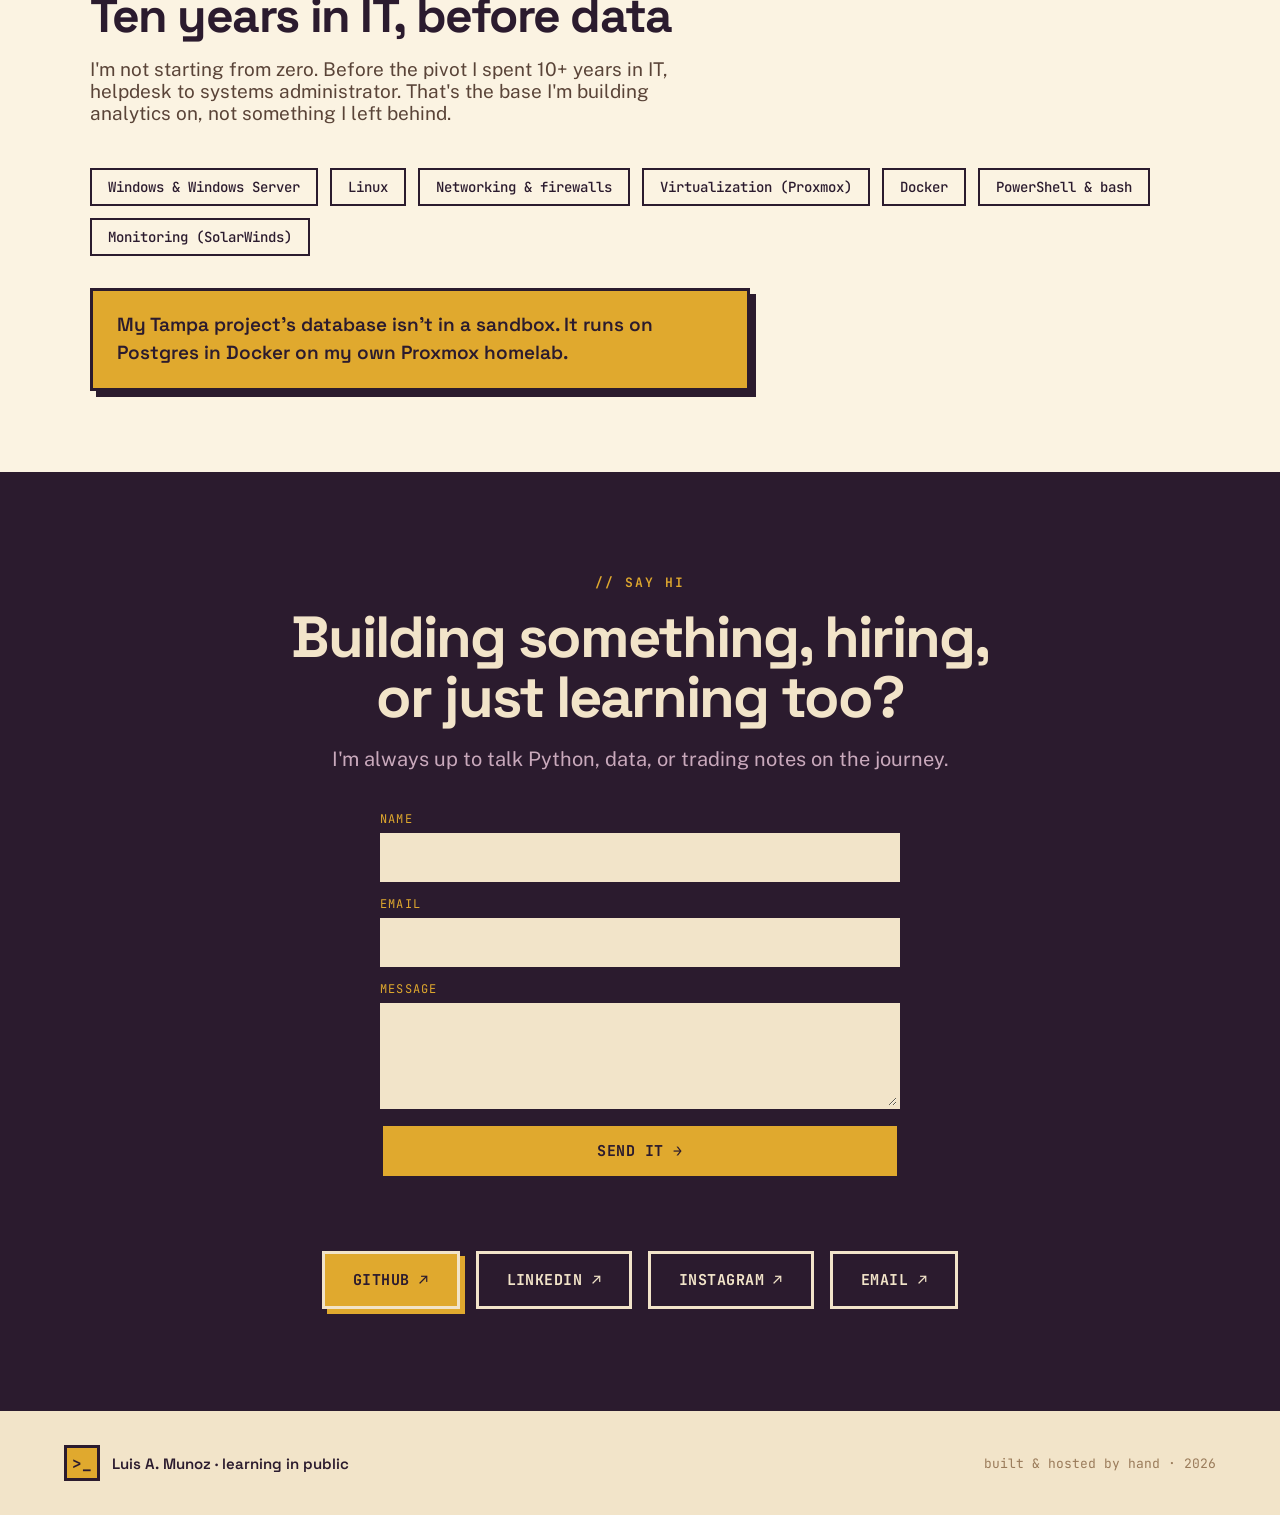
==== commit 921c5dbf: "Add IT foundation section; move owned infra skills out of learning bars" ====
--- a/site/index.html
+++ b/site/index.html
@@ -44,6 +44,7 @@
       <div class="nav__links">
         <a href="#log" class="nav__link">log</a>
         <a href="#stack" class="nav__link">stack</a>
+        <a href="#foundation" class="nav__link">background</a>
         <!-- <a href="#writing" class="nav__link">writing</a> hidden until real blog (Phase 4) -->
         <a href="#contact" class="nav__cta">say hi</a>
       </div>
@@ -148,7 +149,7 @@
         </div>
 
         <!-- featured entry (hand-curated highlight). data-tools feeds the stack tally. -->
-        <article data-reveal class="featured" data-tools="SQL,PostgreSQL,Docker">
+        <article data-reveal class="featured" data-tools="SQL,PostgreSQL">
           <div class="featured__flag">FEATURED</div>
           <div class="featured__row">
             <div class="featured__col">
@@ -227,6 +228,34 @@
       </div>
     </section>
 
+    <!-- ============ IT FOUNDATION ============ -->
+    <section id="foundation" class="section section--paper">
+      <div class="section__inner">
+        <div data-reveal class="section__head">
+          <div class="section-kicker">// the foundation</div>
+          <h2 class="section-title">Ten years in IT, before data</h2>
+          <p class="section-lead">
+            I'm not starting from zero. Before the pivot I spent 10+ years in
+            IT, helpdesk to systems administrator. That's the base I'm building
+            analytics on, not something I left behind.
+          </p>
+        </div>
+        <div data-reveal class="tags tags--foundation">
+          <span class="tag">Windows &amp; Windows Server</span>
+          <span class="tag">Linux</span>
+          <span class="tag">Networking &amp; firewalls</span>
+          <span class="tag">Virtualization (Proxmox)</span>
+          <span class="tag">Docker</span>
+          <span class="tag">PowerShell &amp; bash</span>
+          <span class="tag">Monitoring (SolarWinds)</span>
+        </div>
+        <p data-reveal class="foundation-note">
+          My Tampa project's database isn't in a sandbox. It runs on Postgres in
+          Docker on my own Proxmox homelab.
+        </p>
+      </div>
+    </section>
+
     <!-- ============ WRITING (hidden until the real blog exists — see docs/BACKLOG.md Phase 4) ============
     <section id="writing" class="section section--paper">
       <div class="section__inner">
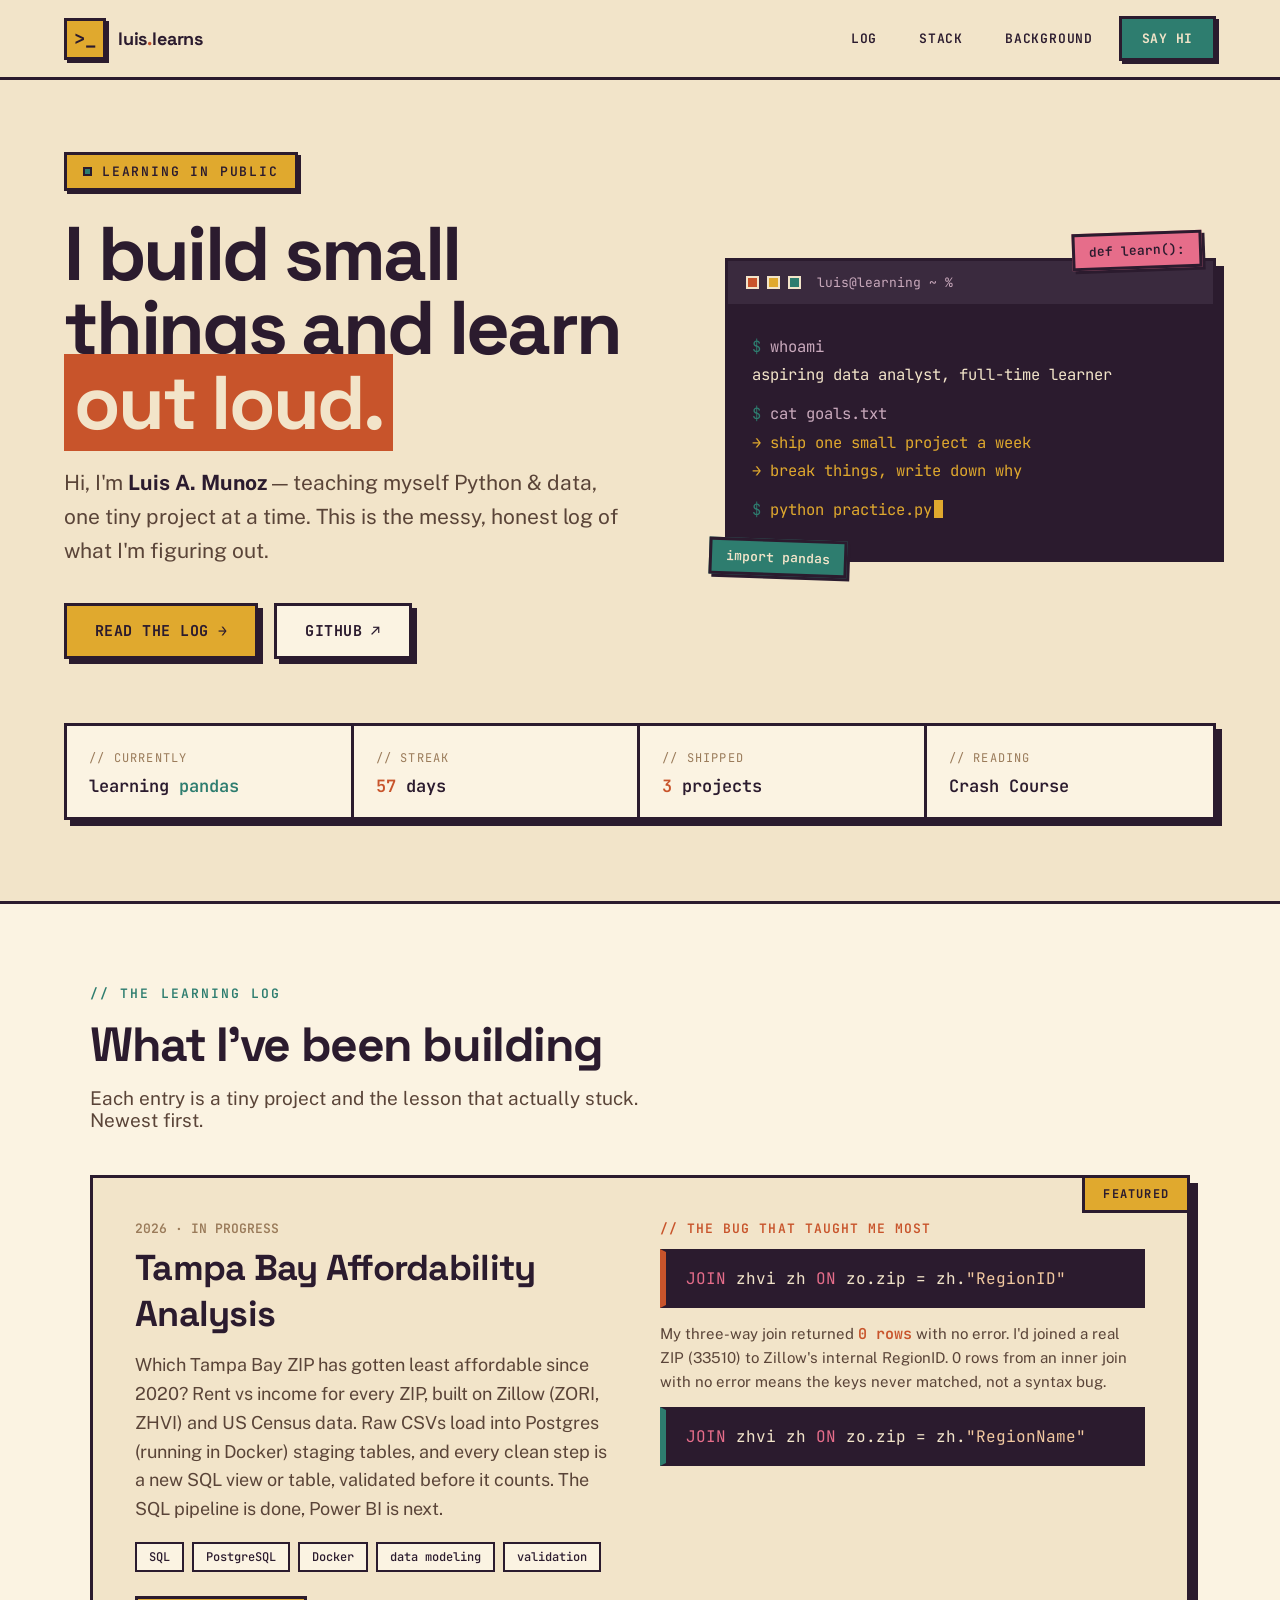
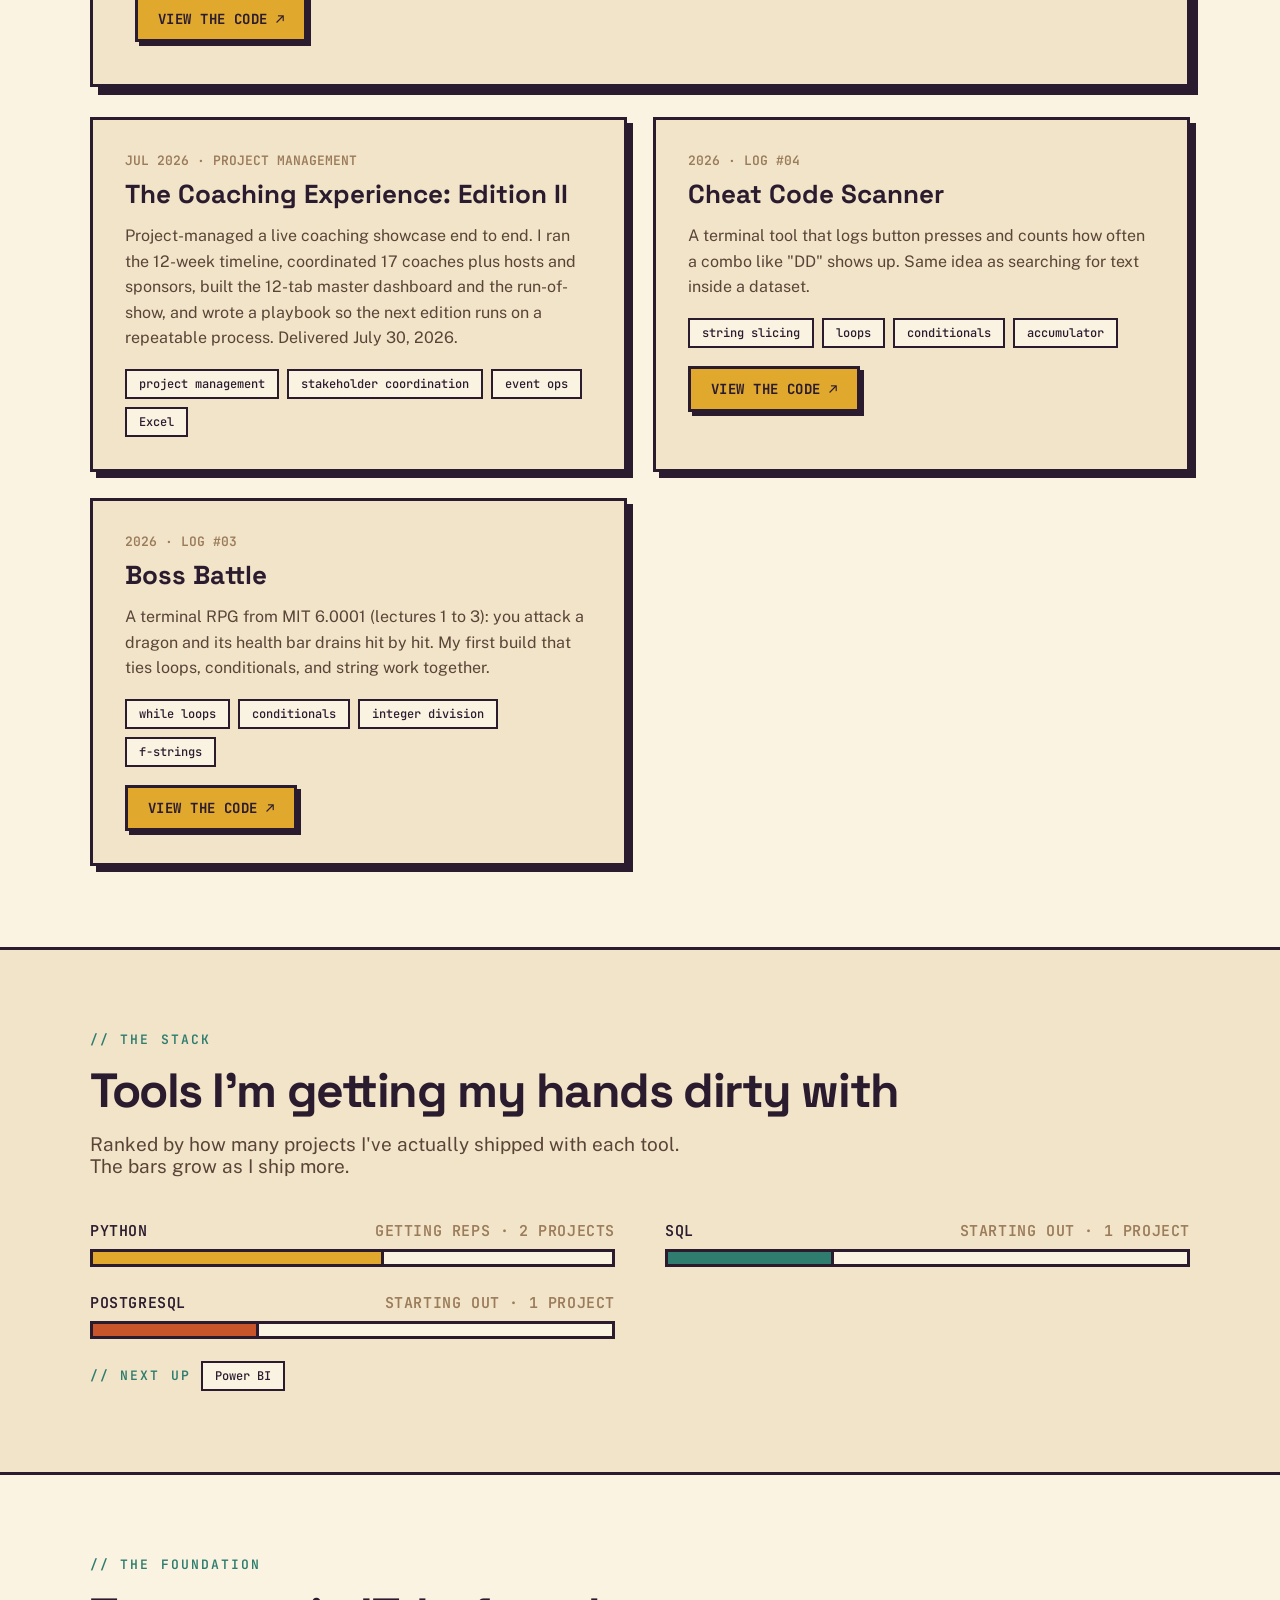
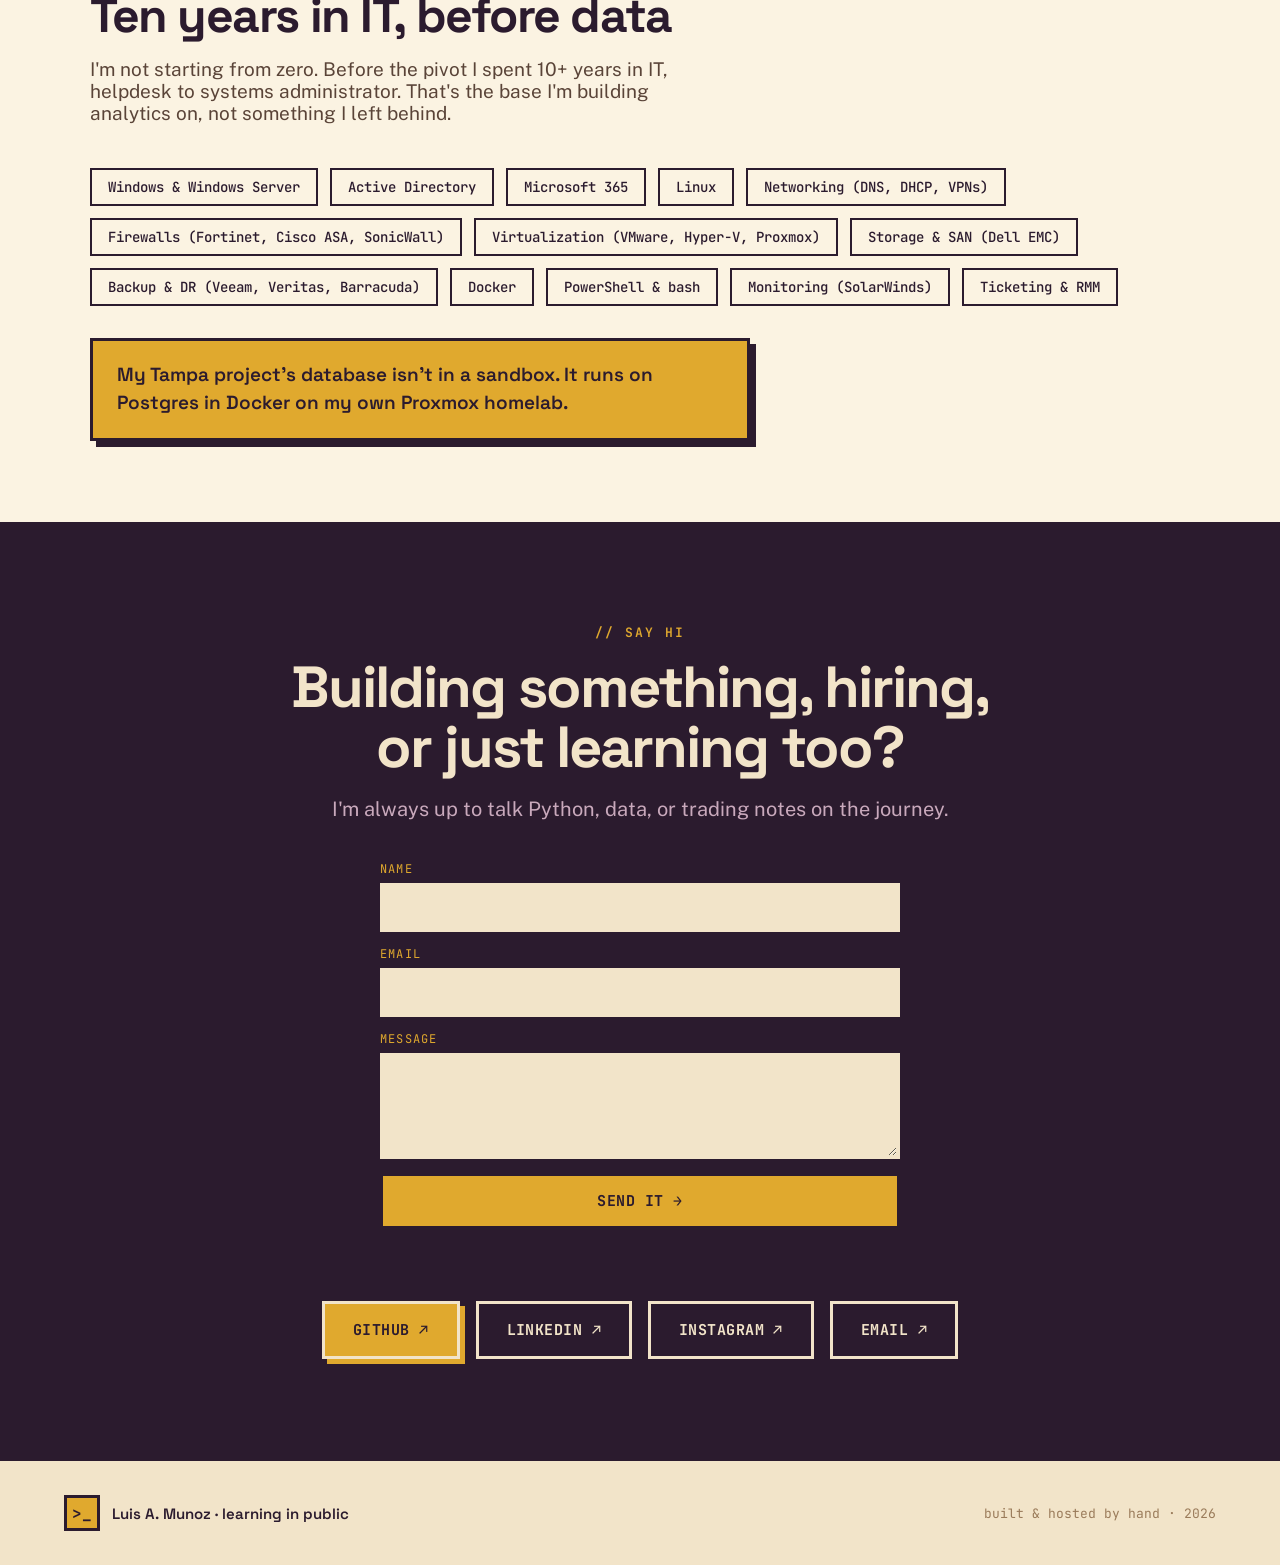
==== commit 06453ba1: "Expand IT foundation chips: AD, M365, storage/SAN, backup/DR, named firewalls, RMM" ====
--- a/site/index.html
+++ b/site/index.html
@@ -242,12 +242,18 @@
         </div>
         <div data-reveal class="tags tags--foundation">
           <span class="tag">Windows &amp; Windows Server</span>
+          <span class="tag">Active Directory</span>
+          <span class="tag">Microsoft 365</span>
           <span class="tag">Linux</span>
-          <span class="tag">Networking &amp; firewalls</span>
-          <span class="tag">Virtualization (Proxmox)</span>
+          <span class="tag">Networking (DNS, DHCP, VPNs)</span>
+          <span class="tag">Firewalls (Fortinet, Cisco ASA, SonicWall)</span>
+          <span class="tag">Virtualization (VMware, Hyper-V, Proxmox)</span>
+          <span class="tag">Storage &amp; SAN (Dell EMC)</span>
+          <span class="tag">Backup &amp; DR (Veeam, Veritas, Barracuda)</span>
           <span class="tag">Docker</span>
           <span class="tag">PowerShell &amp; bash</span>
           <span class="tag">Monitoring (SolarWinds)</span>
+          <span class="tag">Ticketing &amp; RMM</span>
         </div>
         <p data-reveal class="foundation-note">
           My Tampa project's database isn't in a sandbox. It runs on Postgres in
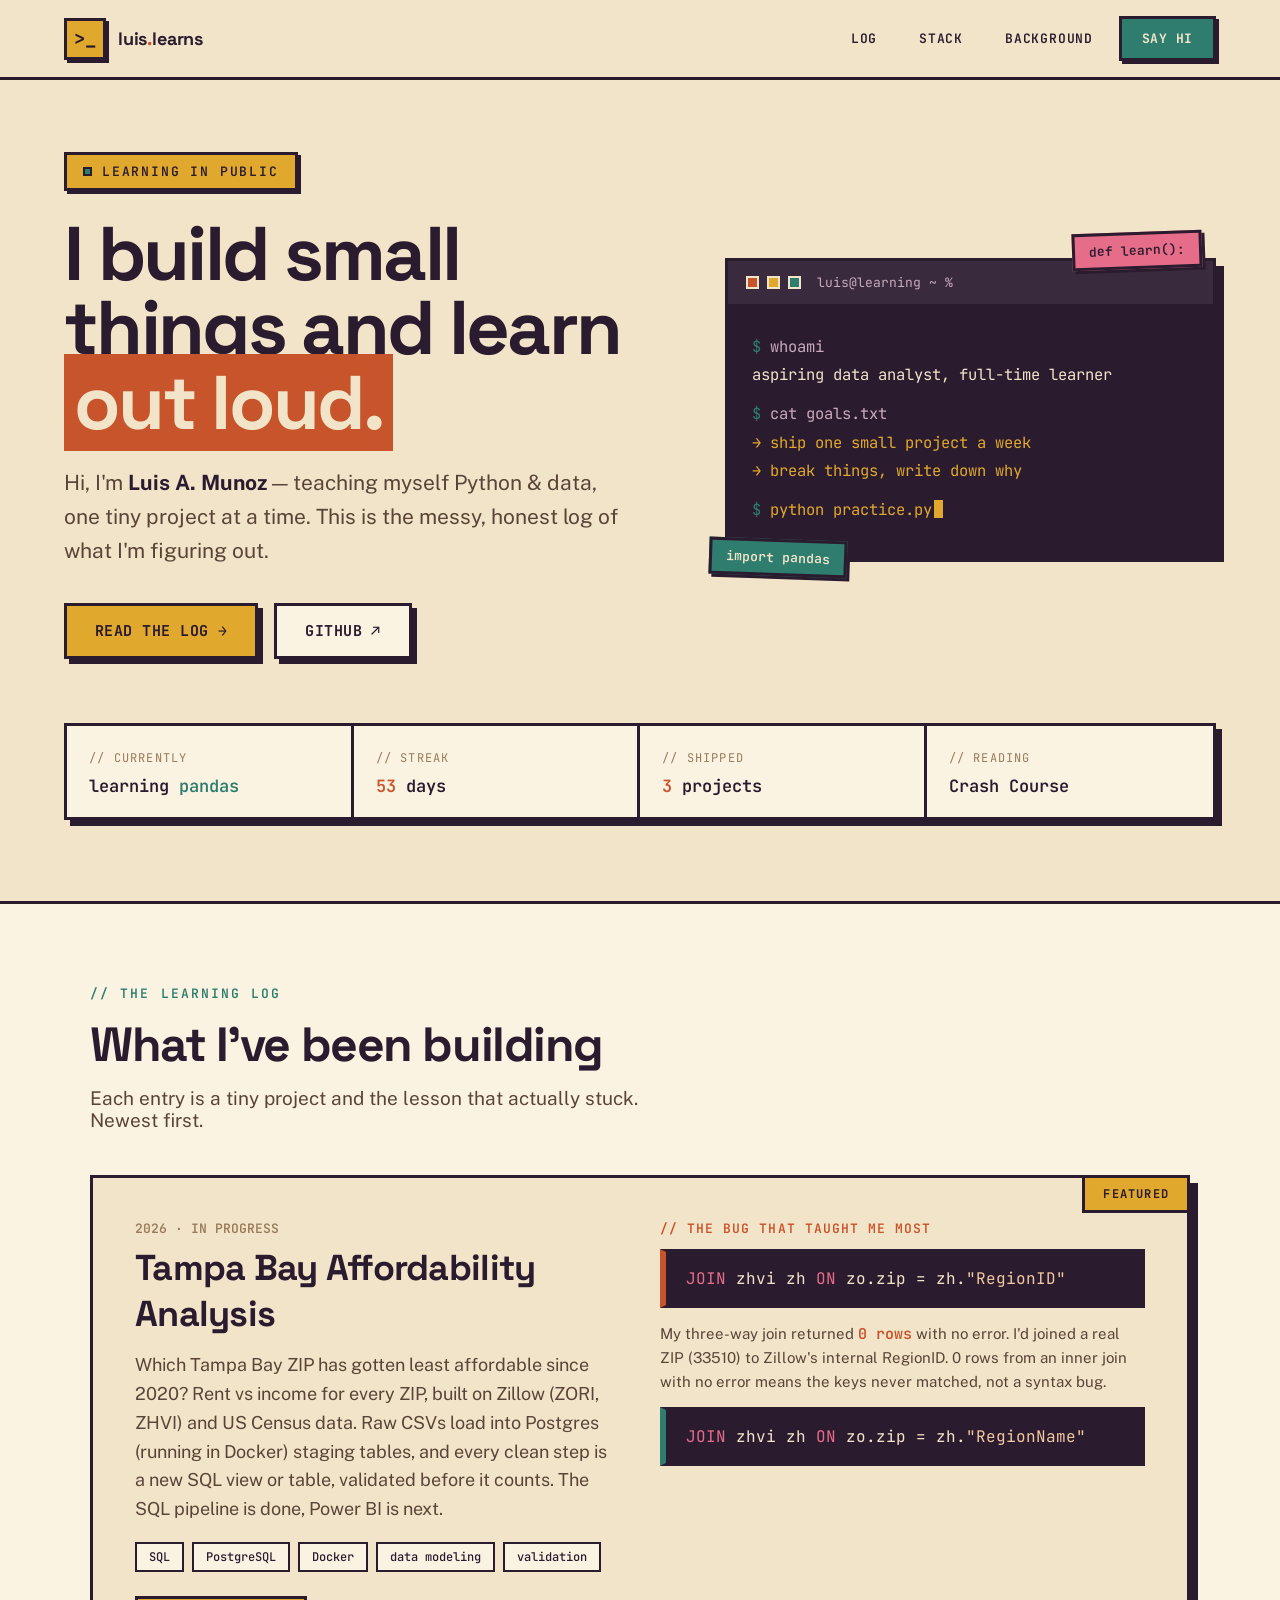
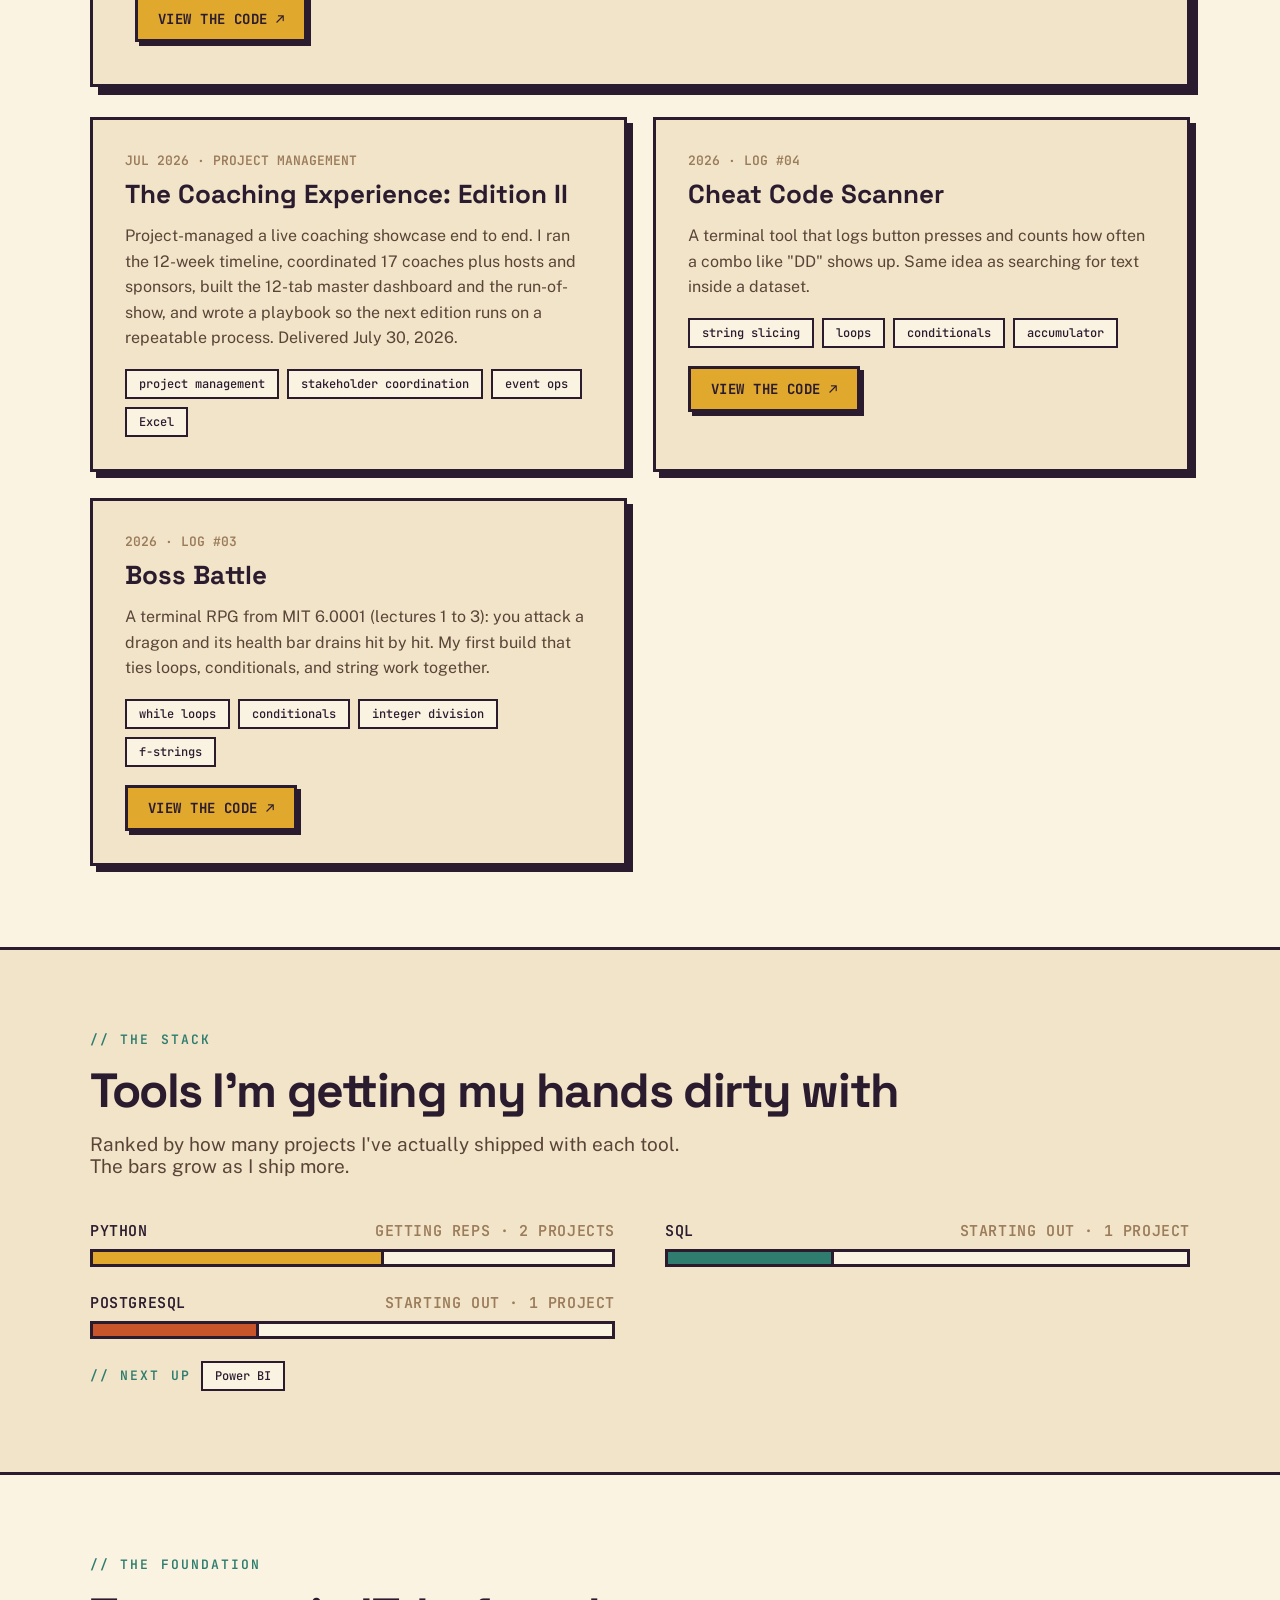
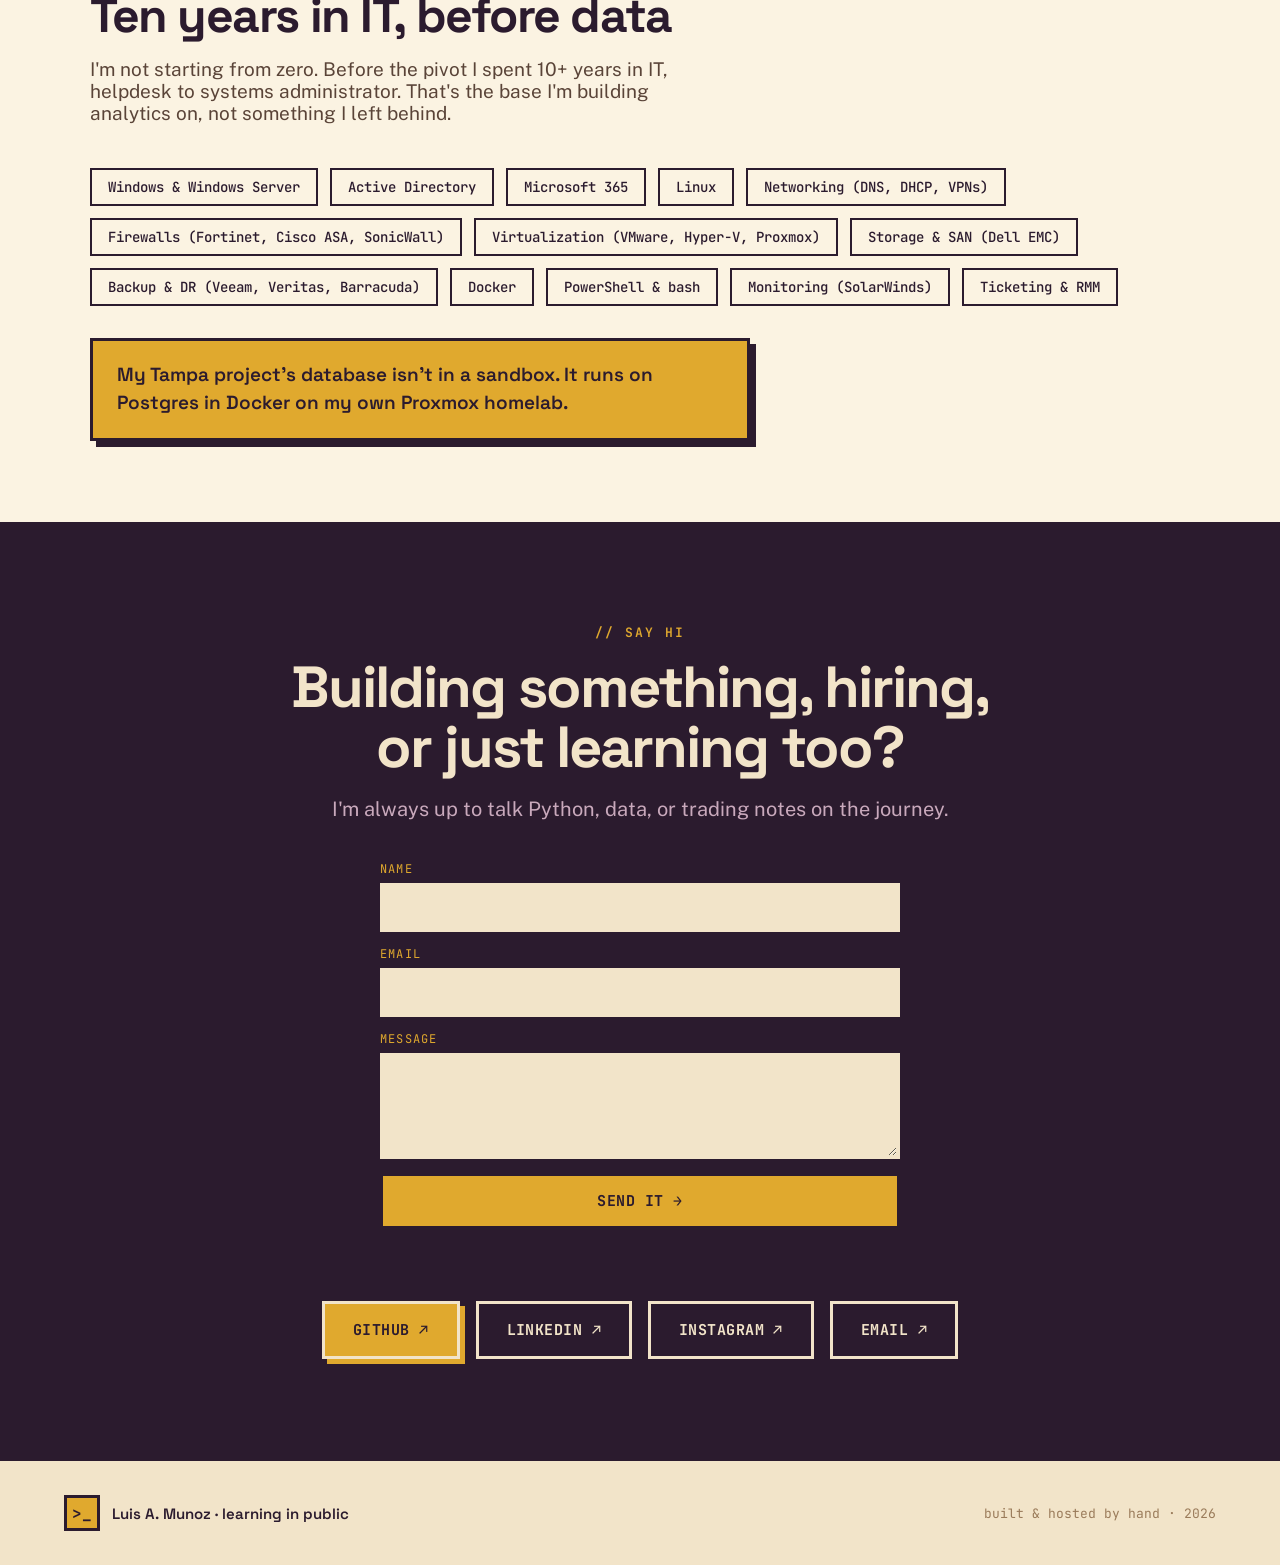
==== commit 3d1f4324: "Phase 3: Open Graph/Twitter share cards + branded favicon" ====
--- a/site/index.html
+++ b/site/index.html
@@ -6,8 +6,42 @@
     <title>Luis A. Munoz — Learning in Public</title>
     <meta
       name="description"
-      content="Teaching myself Python & data, one tiny project at a time. The honest log of what I'm figuring out."
-    />
+      content="IT pro with 10+ years building a data analytics portfolio in public. SQL, PostgreSQL, Python, and Power BI."
+    />
+
+    <!-- social share (Open Graph + Twitter) -->
+    <meta property="og:type" content="website" />
+    <meta property="og:site_name" content="luisamunoz.com" />
+    <meta property="og:url" content="https://luisamunoz.com/" />
+    <meta property="og:title" content="Luis A. Munoz · Data / BI Analyst" />
+    <meta
+      property="og:description"
+      content="IT pro with 10+ years building a data analytics portfolio in public. SQL, PostgreSQL, Python, and Power BI."
+    />
+    <meta
+      property="og:image"
+      content="https://luisamunoz.com/assets/og-image.png"
+    />
+    <meta property="og:image:width" content="1200" />
+    <meta property="og:image:height" content="630" />
+    <meta
+      property="og:image:alt"
+      content="Luis A. Munoz, Data / BI Analyst, 10 years in IT"
+    />
+    <meta name="twitter:card" content="summary_large_image" />
+    <meta name="twitter:title" content="Luis A. Munoz · Data / BI Analyst" />
+    <meta
+      name="twitter:description"
+      content="IT pro with 10+ years building a data analytics portfolio in public. SQL, PostgreSQL, Python, and Power BI."
+    />
+    <meta
+      name="twitter:image"
+      content="https://luisamunoz.com/assets/og-image.png"
+    />
+
+    <!-- favicon -->
+    <link rel="icon" type="image/png" href="/assets/favicon.png" />
+    <link rel="apple-touch-icon" href="/assets/apple-touch-icon.png" />
 
     <!-- fonts (Google Fonts, by reference) -->
     <link rel="preconnect" href="https://fonts.googleapis.com" />
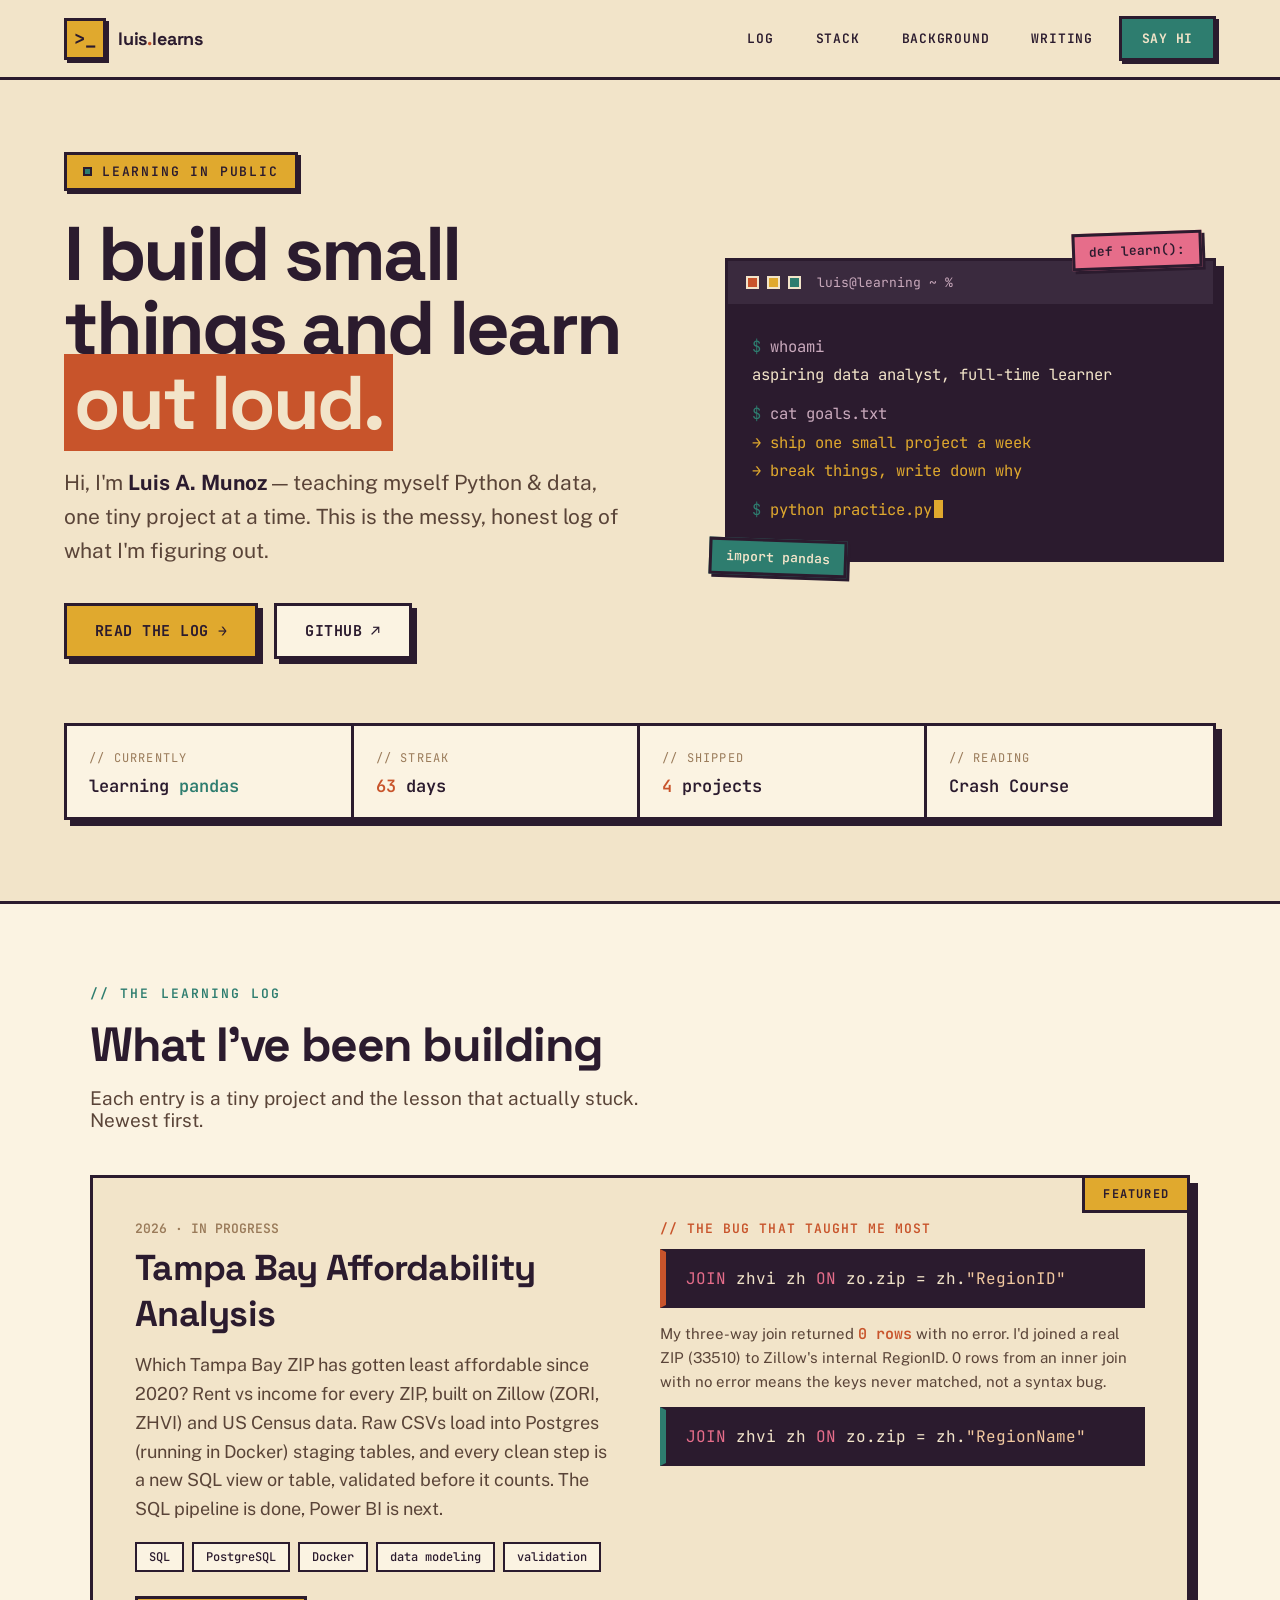
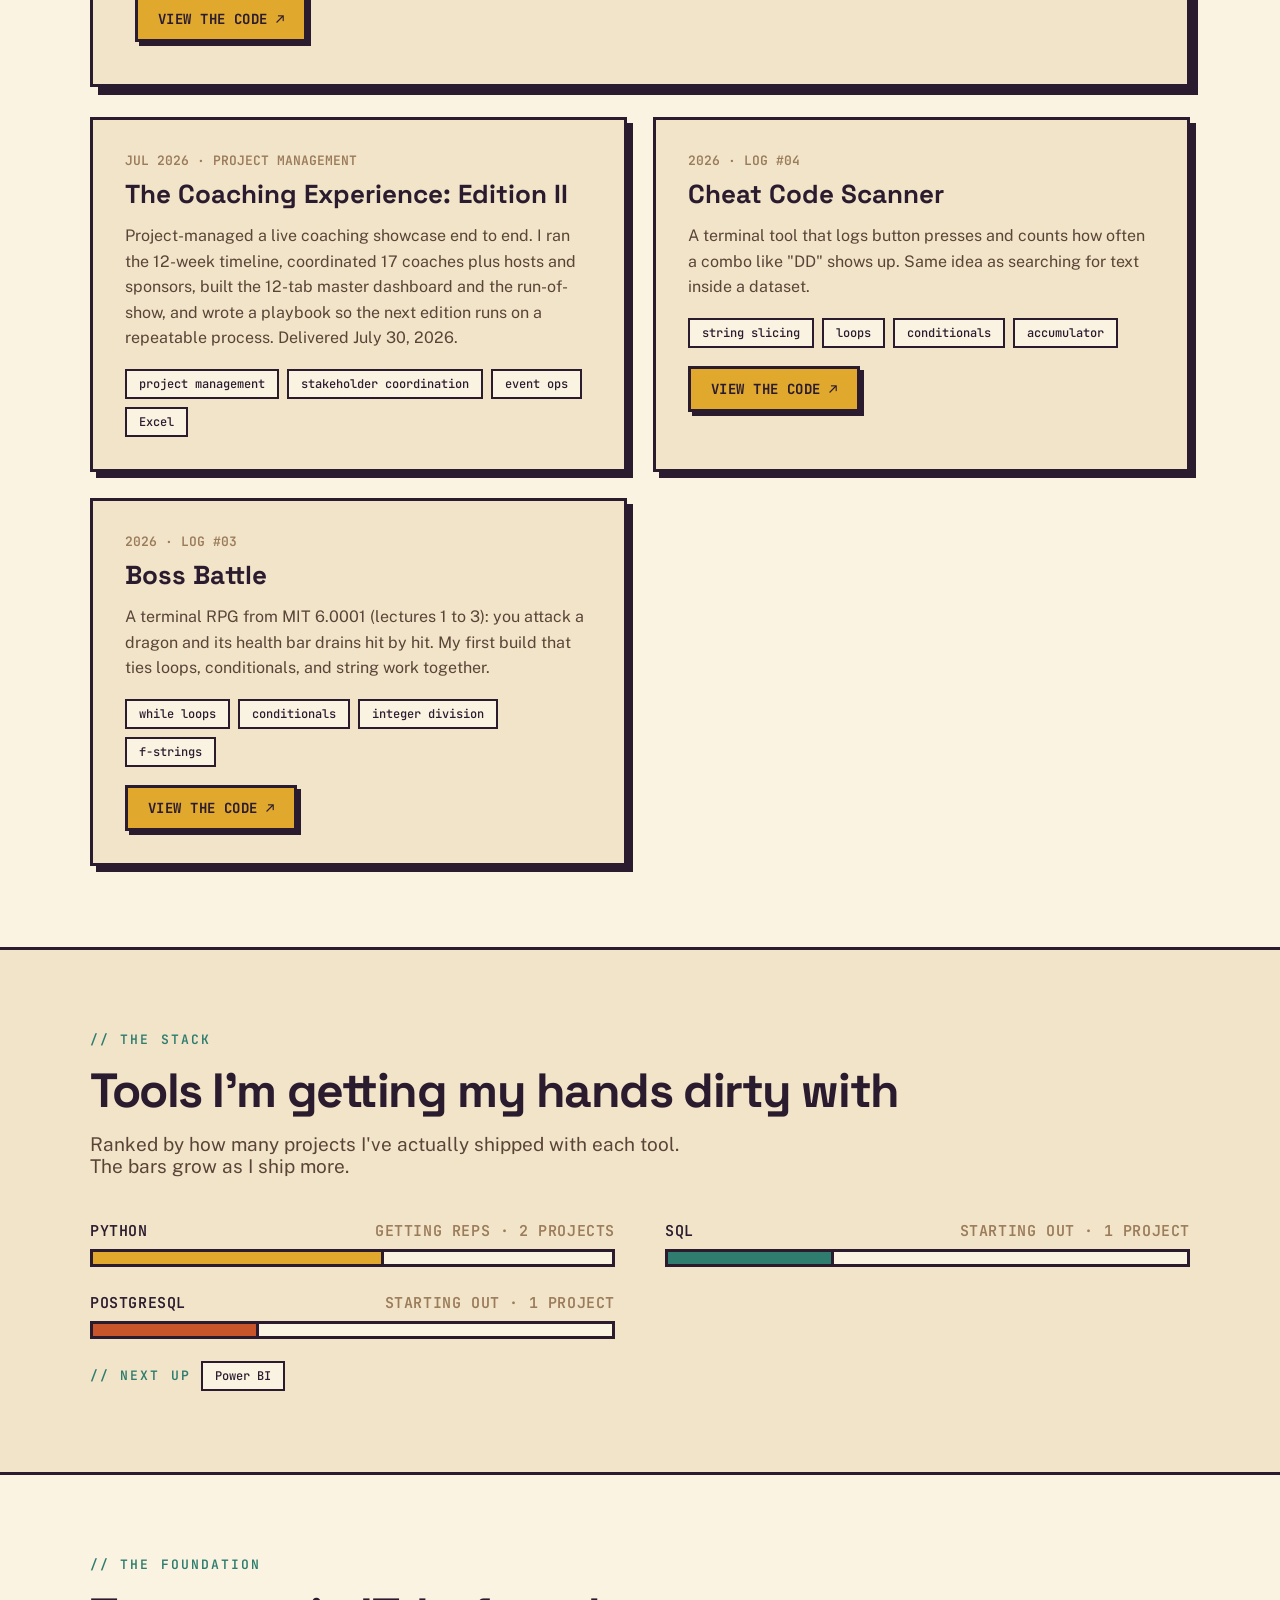
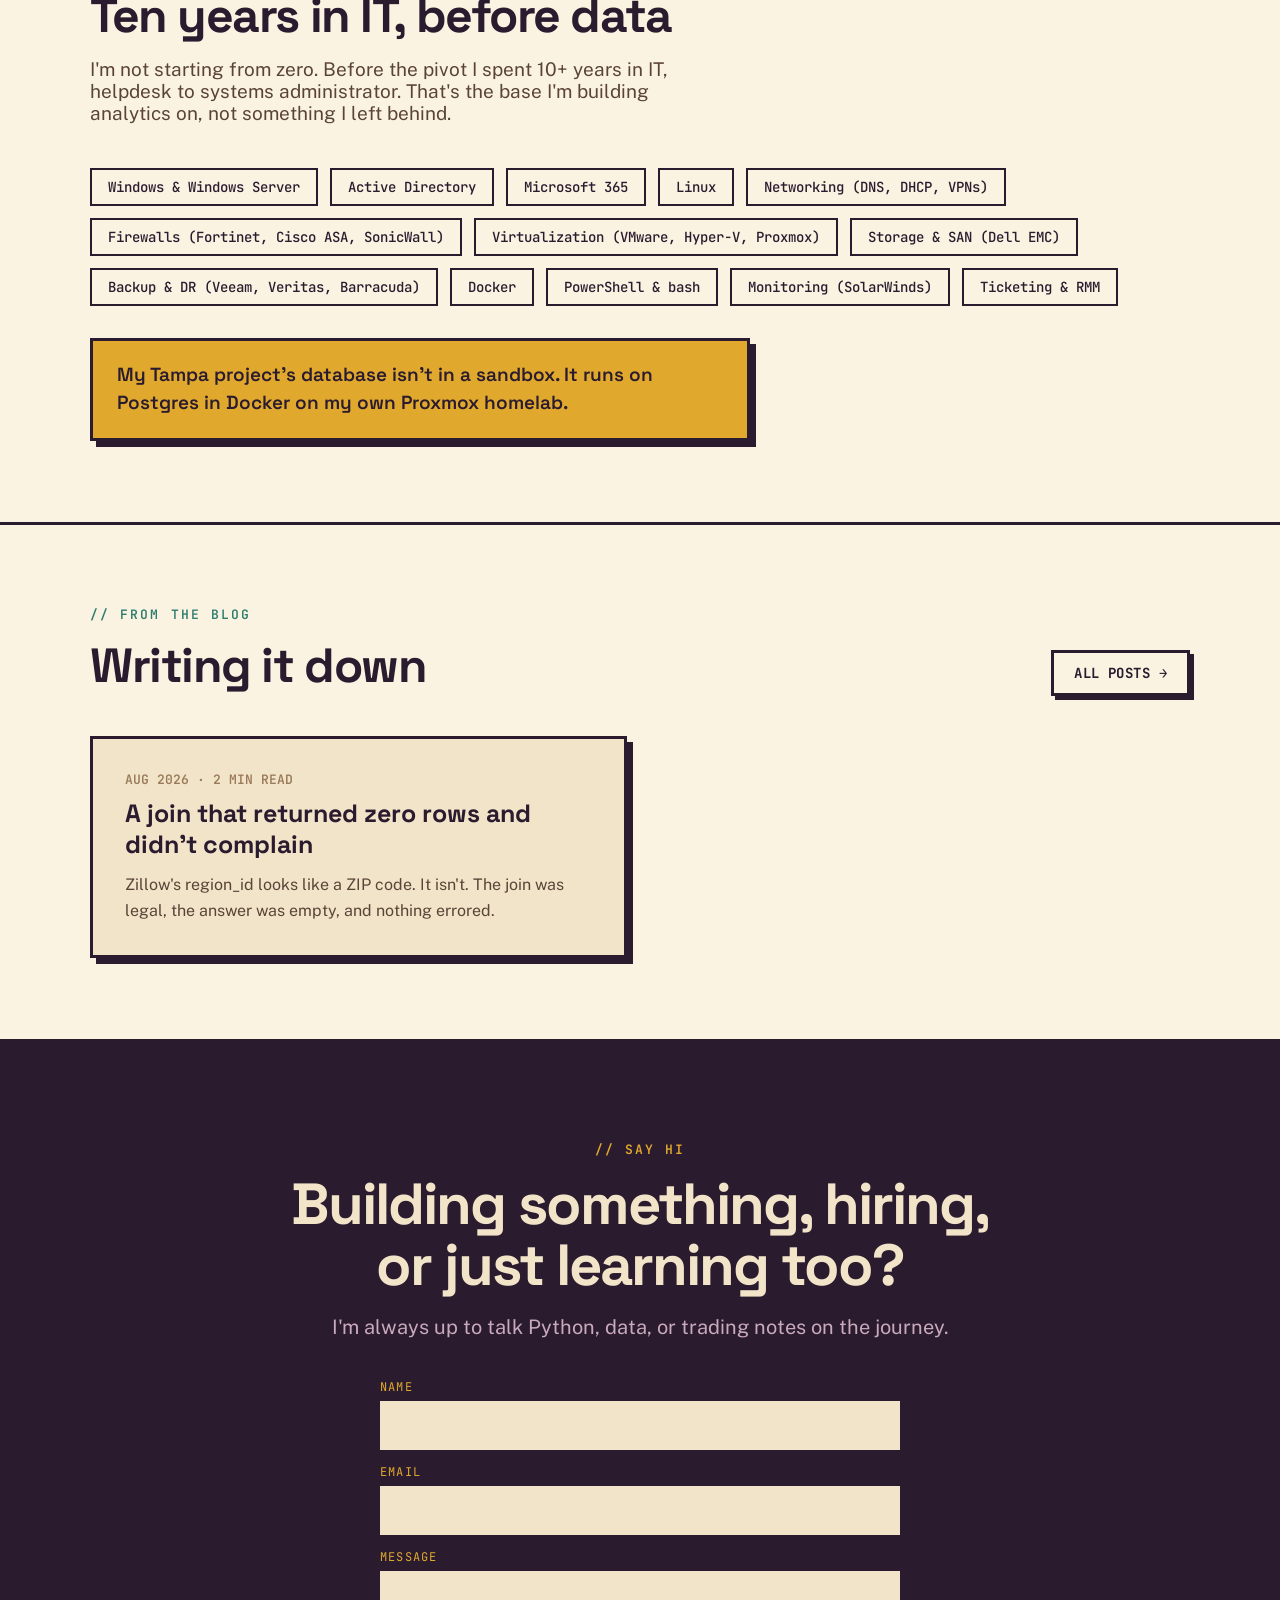
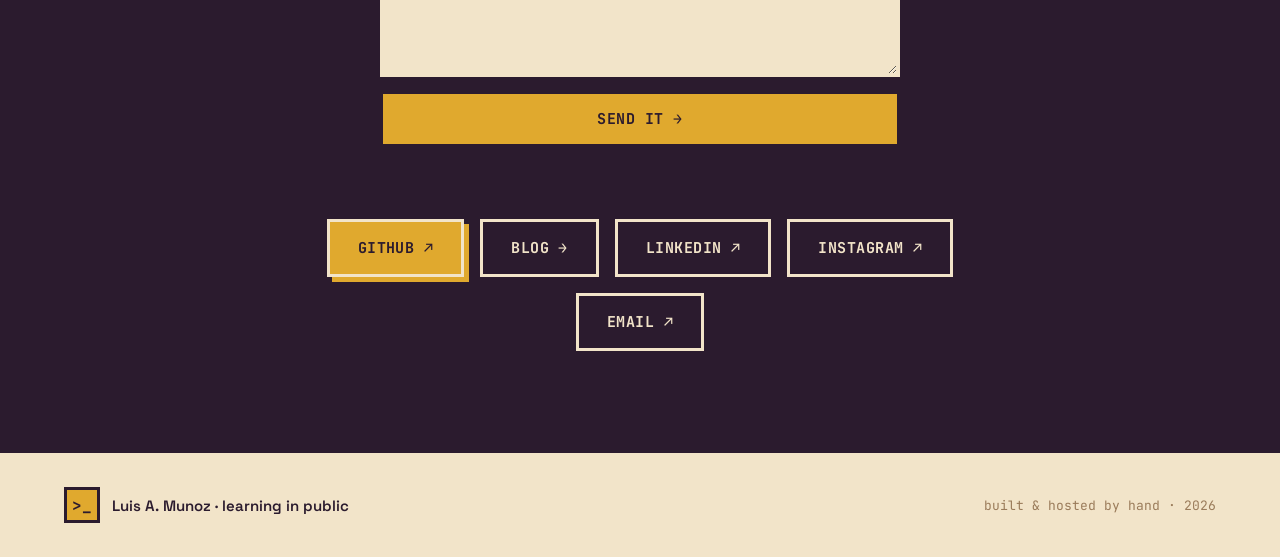
==== commit bfc9f70f: "Add /blog, a post CLI, uv, and a deploy that matches the real homelab Blog (/blog): - site/blog/inde" ====
--- a/site/index.html
+++ b/site/index.html
@@ -40,8 +40,8 @@
     />
 
     <!-- favicon -->
-    <link rel="icon" type="image/png" href="/assets/favicon.png" />
-    <link rel="apple-touch-icon" href="/assets/apple-touch-icon.png" />
+    <link rel="icon" type="image/png" href="./assets/favicon.png" />
+    <link rel="apple-touch-icon" href="./assets/apple-touch-icon.png" />
 
     <!-- fonts (Google Fonts, by reference) -->
     <link rel="preconnect" href="https://fonts.googleapis.com" />
@@ -79,7 +79,7 @@
         <a href="#log" class="nav__link">log</a>
         <a href="#stack" class="nav__link">stack</a>
         <a href="#foundation" class="nav__link">background</a>
-        <!-- <a href="#writing" class="nav__link">writing</a> hidden until real blog (Phase 4) -->
+        <a href="./blog/" class="nav__link">writing</a>
         <a href="#contact" class="nav__cta">say hi</a>
       </div>
     </nav>
@@ -296,57 +296,22 @@
       </div>
     </section>
 
-    <!-- ============ WRITING (hidden until the real blog exists — see docs/BACKLOG.md Phase 4) ============
-    <section id="writing" class="section section--paper">
+    <!-- ============ WRITING ============
+         Cards are rendered by main.js from site/content/posts/index.json,
+         the same manifest /blog reads. The section hides itself when
+         there are no posts, so it can never show placeholders. -->
+    <section id="writing" class="section section--paper" hidden>
       <div class="section__inner">
         <div data-reveal class="writing-head">
           <div>
             <div class="section-kicker">// from the blog</div>
             <h2 class="section-title">Writing it down</h2>
           </div>
-          <a
-            href="https://your-blog.com"
-            target="_blank"
-            rel="noopener"
-            class="btn btn--paper btn--sm"
-            >all posts ↗</a
-          >
-        </div>
-        <div data-reveal class="projects">
-          <a
-            href="https://your-blog.com"
-            target="_blank"
-            rel="noopener"
-            class="post"
-          >
-            <div class="card__meta">JUN 2026 · 4 MIN READ</div>
-            <h3 class="post__title">
-              The
-              <span class="inline-code" style="color: var(--accent)">or</span>
-              trap that breaks every beginner's loop
-            </h3>
-            <p class="post__body">
-              Why <span class="inline-code">if x == "A" or "B"</span> silently
-              lies to you — and the one-line fix.
-            </p>
-          </a>
-          <a
-            href="https://your-blog.com"
-            target="_blank"
-            rel="noopener"
-            class="post"
-          >
-            <div class="card__meta">JUN 2026 · 3 MIN READ</div>
-            <h3 class="post__title">Why I'm learning to code in public</h3>
-            <p class="post__body">
-              Accountability, better notes, and the surprising kindness of
-              strangers on the internet.
-            </p>
-          </a>
-        </div>
-      </div>
-    </section>
-    ============ end hidden WRITING ============ -->
+          <a href="./blog/" class="btn btn--paper btn--sm">all posts →</a>
+        </div>
+        <div data-reveal class="projects" id="writing-list"></div>
+      </div>
+    </section>
 
     <!-- ============ CONTACT ============ -->
     <section id="contact" class="contact">
@@ -390,15 +355,7 @@
             class="contact__btn contact__btn--gold"
             >GitHub ↗</a
           >
-          <!-- Blog link hidden until the real blog exists (Phase 4)
-          <a
-            href="https://your-blog.com"
-            target="_blank"
-            rel="noopener"
-            class="contact__btn"
-            >Blog ↗</a
-          >
-          -->
+          <a href="./blog/" class="contact__btn">Blog →</a>
           <a
             href="https://www.linkedin.com/in/luisalfredomunoz/"
             target="_blank"
